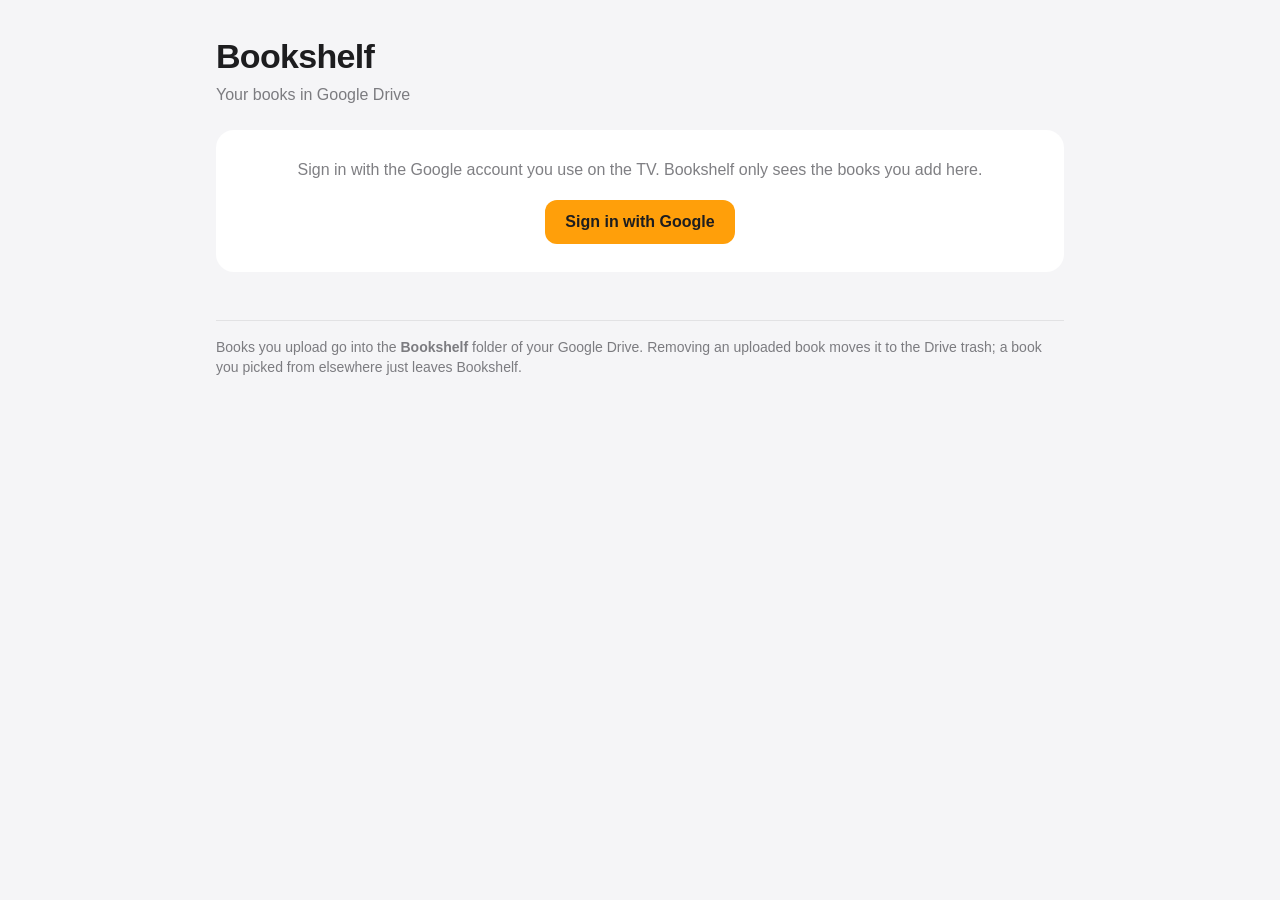
==== drive/index.html @ e080e70e "Update upload page" ====
<!DOCTYPE html>
<html lang="en">
<head>
    <meta charset="utf-8">
    <meta name="viewport" content="width=device-width, initial-scale=1">
    <meta name="color-scheme" content="dark light">
    <title>Bookshelf · Google Drive</title>
    <link rel="stylesheet" href="../style.css">
    <link rel="stylesheet" href="drive.css">
    <script src="config.js"></script>
    <script src="../tv/vendor/fflate.js"></script>
    <script src="../tv/js/drive-api.js"></script>
    <script src="../tv/js/bookmeta.js"></script>
    <script src="app.js" defer></script>
</head>
<body>
    <main>
        <header>
            <div>
                <h1>Bookshelf</h1>
                <p id="sub" class="sub">Your books in Google Drive</p>
            </div>
            <span id="count" class="count"></span>
        </header>

        <section id="signedOut" class="signin">
            <p>Sign in with the Google account you use on the TV. Bookshelf only sees the books you add here.</p>
            <button id="signIn" class="primary" type="button">Sign in with Google</button>
            <p id="setup" class="note" hidden></p>
        </section>

        <section id="signedIn" hidden>
            <div class="account"><span id="who"></span><button id="signOut" class="link" type="button">Sign out</button></div>

            <label id="drop" class="drop">
                <input id="pick" type="file" accept=".pdf,.epub,application/pdf,application/epub+zip" multiple>
                <svg viewBox="0 0 24 24" aria-hidden="true"><path d="M12 15V3m0 0L7.5 7.5M12 3l4.5 4.5M4 15v3a3 3 0 0 0 3 3h10a3 3 0 0 0 3-3v-3"/></svg>
                <strong>Add PDFs or EPUBs</strong>
                <span>Drop files here, or tap to choose</span>
            </label>
            <button id="fromDrive" class="secondary" type="button">Pick books already in Google Drive</button>

            <ul id="queue" class="queue"></ul>

            <section>
                <h2>Books</h2>
                <p id="empty" class="empty" hidden>No books yet. Anything you add shows up on the TV a few seconds later.</p>
                <ul id="books" class="books"></ul>
            </section>
        </section>

        <footer>Books you upload go into the <b>Bookshelf</b> folder of your Google Drive. Removing an uploaded book moves it to the Drive trash; a book you picked from elsewhere just leaves Bookshelf.</footer>
    </main>
</body>
</html>
---- style.css ----
:root {
    --bg: #111113;
    --card: #1c1c1f;
    --line: rgba(255, 255, 255, 0.09);
    --text: #f5f5f7;
    --text-2: rgba(235, 235, 245, 0.62);
    --accent: #ff9f0a;
    --bad: #ff453a;
    --ok: #30d158;
}
@media (prefers-color-scheme: light) {
    :root { --bg: #f5f5f7; --card: #ffffff; --line: rgba(0, 0, 0, 0.08); --text: #1d1d1f; --text-2: rgba(60, 60, 67, 0.66); }
}
* { box-sizing: border-box; }
html { -webkit-text-size-adjust: 100%; }
body { margin: 0; background: var(--bg); color: var(--text); font: 16px/1.45 -apple-system, BlinkMacSystemFont, 'Segoe UI', Roboto, sans-serif; }
main { max-width: 880px; margin: 0 auto; padding: 32px 16px 64px; }

header { display: flex; align-items: flex-end; justify-content: space-between; gap: 16px; margin-bottom: 24px; }
h1 { margin: 0; font-size: 34px; letter-spacing: -0.02em; }
.sub { margin: 2px 0 0; color: var(--text-2); }
.count { color: var(--text-2); white-space: nowrap; }
h2 { margin: 36px 0 12px; font-size: 20px; }

.drop { display: flex; flex-direction: column; align-items: center; gap: 4px; padding: 36px 16px; border: 2px dashed var(--line); border-radius: 18px;
    background: var(--card); text-align: center; cursor: pointer; transition: border-color 0.15s, background-color 0.15s; }
.drop:hover, .drop.over { border-color: var(--accent); }
.drop input { position: absolute; width: 1px; height: 1px; opacity: 0; }
.drop svg { width: 36px; height: 36px; margin-bottom: 8px; fill: none; stroke: var(--accent); stroke-width: 1.8; stroke-linecap: round; stroke-linejoin: round; }
.drop strong { font-size: 18px; }
.drop span { color: var(--text-2); }

.queue { list-style: none; margin: 12px 0 0; padding: 0; }
.queue li { display: grid; grid-template-columns: 1fr auto; gap: 4px 12px; padding: 10px 14px; border-radius: 12px; background: var(--card); margin-top: 8px; }
.queue .name { overflow: hidden; text-overflow: ellipsis; white-space: nowrap; }
.queue .state { color: var(--text-2); font-variant-numeric: tabular-nums; }
.queue .state.bad { color: var(--bad); }
.queue .state.ok { color: var(--ok); }
.queue .bar { grid-column: 1 / -1; height: 4px; border-radius: 2px; background: var(--line); overflow: hidden; }
.queue .bar i { display: block; height: 100%; width: 0; background: var(--accent); transition: width 0.15s linear; }

.empty { color: var(--text-2); }
.books { list-style: none; margin: 0; padding: 0; display: grid; grid-template-columns: repeat(auto-fill, minmax(150px, 1fr)); gap: 20px 16px; }
.book { min-width: 0; display: flex; flex-direction: column; }
.book .actions { margin-top: auto; padding-top: 6px; }
.cover { position: relative; padding-bottom: 145%; border-radius: 10px; overflow: hidden; background: var(--card); box-shadow: 0 4px 14px rgba(0, 0, 0, 0.25); }
.cover img { position: absolute; inset: 0; width: 100%; height: 100%; object-fit: cover; }
.cover .gen { position: absolute; inset: 0; display: flex; flex-direction: column; justify-content: space-between; padding: 14px 12px; color: #fff; font: 600 16px/1.2 Georgia, serif; }
.cover .gen small { font: 400 12px/1.3 -apple-system, sans-serif; opacity: 0.75; }
.cover .bar { position: absolute; left: 8px; right: 8px; bottom: 8px; height: 4px; border-radius: 2px; background: rgba(0, 0, 0, 0.45); overflow: hidden; }
.cover .bar i { display: block; height: 100%; background: #fff; }
.title { margin-top: 8px; font-weight: 600; line-height: 1.3; overflow: hidden; display: -webkit-box; -webkit-line-clamp: 2; -webkit-box-orient: vertical; word-break: break-word; }
.meta { color: var(--text-2); font-size: 14px; white-space: nowrap; overflow: hidden; text-overflow: ellipsis; }
.actions { display: flex; gap: 6px; margin-top: 6px; }
.actions button { flex: 1; min-height: 34px; padding: 6px 8px; border: 0; border-radius: 9px; background: var(--card); color: var(--text); font: inherit; font-size: 14px; cursor: pointer; }
.actions button:hover { background: var(--line); }
.actions button.danger { color: var(--bad); }
.actions button.confirm { background: var(--bad); color: #fff; }
.edit { display: flex; flex-direction: column; gap: 6px; margin-top: 8px; }
.edit input { width: 100%; padding: 8px 10px; border: 1px solid var(--line); border-radius: 9px; background: var(--card); color: var(--text); font: inherit; font-size: 14px; }

footer { margin-top: 48px; padding-top: 16px; border-top: 1px solid var(--line); color: var(--text-2); font-size: 14px; }
footer code { color: var(--text); }
---- drive/drive.css ----
[hidden] { display: none !important; }
.signin { padding: 28px 20px; border-radius: 18px; background: var(--card); text-align: center; }
.signin p { color: var(--text-2); margin: 0 0 18px; }
.signin .note { margin: 18px 0 0; color: var(--bad); }
button.primary, button.secondary { min-height: 44px; padding: 10px 20px; border: 0; border-radius: 12px; font: inherit; font-weight: 600; cursor: pointer; }
button.primary { background: var(--accent); color: #1d1d1f; }
button.secondary { display: block; width: 100%; margin-top: 12px; background: var(--card); color: var(--text); }
button.secondary:hover { background: var(--line); }
button.link { margin-left: 12px; padding: 0; border: 0; background: none; color: var(--accent); font: inherit; cursor: pointer; }
.account { margin-bottom: 16px; color: var(--text-2); }
.account span { color: var(--text); font-weight: 600; }
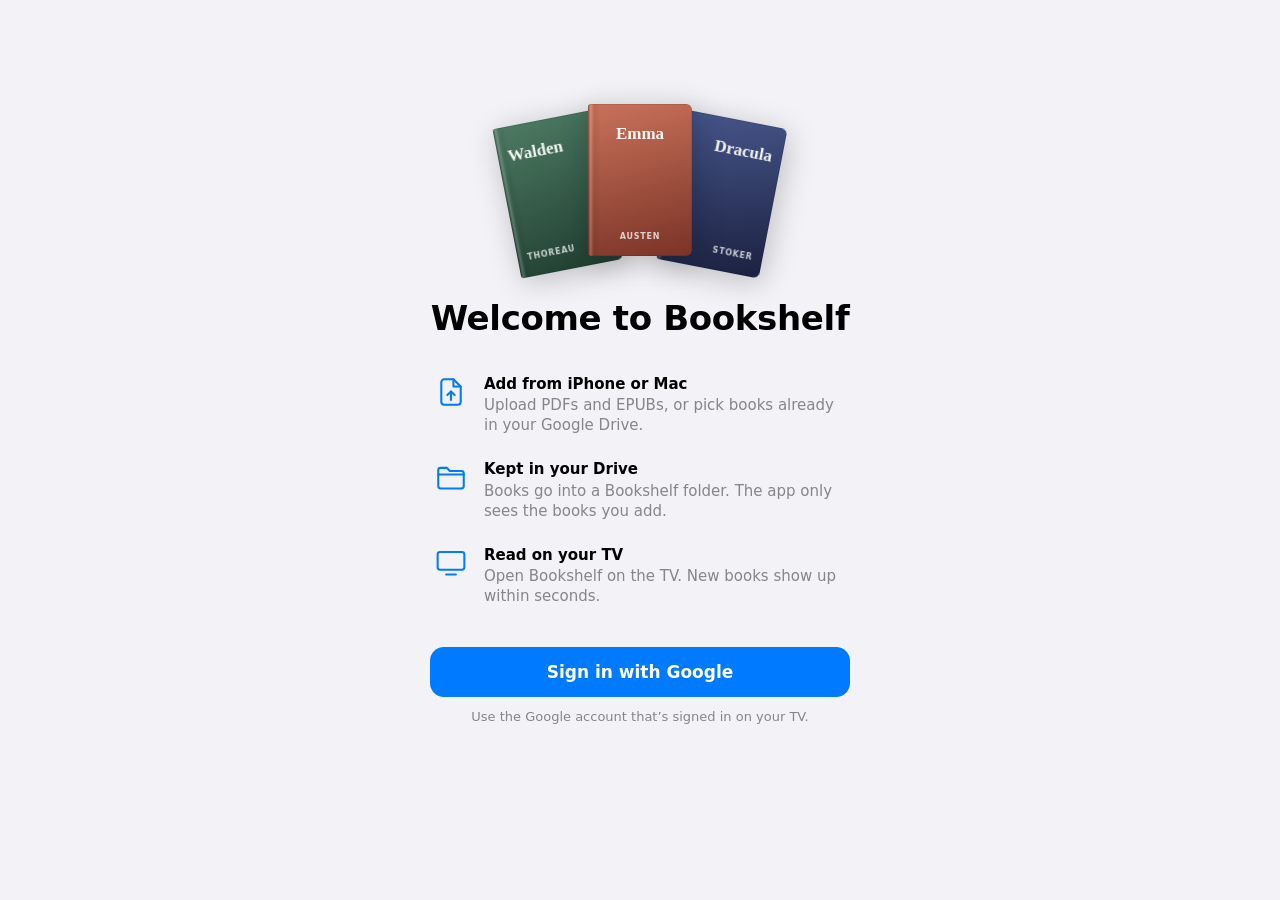
==== commit 3f61c7ed: "Update upload page" ====
--- a/drive/index.html
+++ b/drive/index.html
@@ -2,54 +2,117 @@
 <html lang="en">
 <head>
     <meta charset="utf-8">
-    <meta name="viewport" content="width=device-width, initial-scale=1">
-    <meta name="color-scheme" content="dark light">
-    <title>Bookshelf · Google Drive</title>
-    <link rel="stylesheet" href="../style.css">
-    <link rel="stylesheet" href="drive.css">
-    <script src="config.js"></script>
-    <script src="../tv/vendor/fflate.js"></script>
-    <script src="../tv/js/drive-api.js"></script>
-    <script src="../tv/js/bookmeta.js"></script>
-    <script src="app.js" defer></script>
+    <meta name="viewport" content="width=device-width, initial-scale=1, viewport-fit=cover">
+    <meta name="color-scheme" content="light dark">
+    <meta name="theme-color" content="#f2f2f7" media="(prefers-color-scheme: light)">
+    <meta name="theme-color" content="#000000" media="(prefers-color-scheme: dark)">
+    <meta name="apple-mobile-web-app-title" content="Bookshelf">
+    <title>Bookshelf</title>
+    <link rel="icon" href="icon.png">
+    <link rel="apple-touch-icon" href="icon.png">
+    <link rel="stylesheet" href="drive.css?v=32fb173">
+    <script src="config.js?v=32fb173"></script>
+    <script src="../tv/vendor/fflate.js?v=32fb173"></script>
+    <script src="../tv/js/drive-api.js?v=32fb173"></script>
+    <script src="../tv/js/bookmeta.js?v=32fb173"></script>
+    <script src="app.js?v=32fb173" defer></script>
 </head>
 <body>
+    <div id="navbar" class="navbar" aria-hidden="true"><span>Bookshelf</span></div>
+
     <main>
-        <header>
-            <div>
-                <h1>Bookshelf</h1>
-                <p id="sub" class="sub">Your books in Google Drive</p>
+        <div id="loading" class="loading" hidden>
+            <svg class="spinner" viewBox="0 0 24 24" aria-label="Loading"><g stroke-width="2.2" stroke-linecap="round"><line x1="12" y1="2.5" x2="12" y2="6.5"/><line x1="12" y1="2.5" x2="12" y2="6.5" transform="rotate(45 12 12)"/><line x1="12" y1="2.5" x2="12" y2="6.5" transform="rotate(90 12 12)"/><line x1="12" y1="2.5" x2="12" y2="6.5" transform="rotate(135 12 12)"/><line x1="12" y1="2.5" x2="12" y2="6.5" transform="rotate(180 12 12)"/><line x1="12" y1="2.5" x2="12" y2="6.5" transform="rotate(225 12 12)"/><line x1="12" y1="2.5" x2="12" y2="6.5" transform="rotate(270 12 12)"/><line x1="12" y1="2.5" x2="12" y2="6.5" transform="rotate(315 12 12)"/></g></svg>
+        </div>
+
+        <section id="signedOut" class="welcome">
+            <div class="fan" aria-hidden="true">
+                <span class="tome t1"><b>Walden</b><small>Thoreau</small></span>
+                <span class="tome t2"><b>Emma</b><small>Austen</small></span>
+                <span class="tome t3"><b>Dracula</b><small>Stoker</small></span>
             </div>
-            <span id="count" class="count"></span>
-        </header>
-
-        <section id="signedOut" class="signin">
-            <p>Sign in with the Google account you use on the TV. Bookshelf only sees the books you add here.</p>
+            <h1>Welcome to Bookshelf</h1>
+            <ul class="features">
+                <li>
+                    <svg viewBox="0 0 28 28" aria-hidden="true"><path d="M16 3.5H8.5a2.5 2.5 0 0 0-2.5 2.5v16a2.5 2.5 0 0 0 2.5 2.5h11a2.5 2.5 0 0 0 2.5-2.5V9.5z"/><path d="M16 3.5v6h6M14 20.5v-7m0 0-3 3m3-3 3 3"/></svg>
+                    <div><strong>Add from iPhone or Mac</strong><span>Upload PDFs and EPUBs, or pick books already in your Google Drive.</span></div>
+                </li>
+                <li>
+                    <svg viewBox="0 0 28 28" aria-hidden="true"><path d="M3.5 8.5a2 2 0 0 1 2-2h5.2l2.3 2.5h9.5a2 2 0 0 1 2 2v10.5a2 2 0 0 1-2 2h-17a2 2 0 0 1-2-2z"/><path d="M3.5 12h21"/></svg>
+                    <div><strong>Kept in your Drive</strong><span>Books go into a Bookshelf folder. The app only sees the books you add.</span></div>
+                </li>
+                <li>
+                    <svg viewBox="0 0 28 28" aria-hidden="true"><rect x="3" y="5" width="22" height="14.5" rx="2"/><path d="M10 23.5h8"/></svg>
+                    <div><strong>Read on your TV</strong><span>Open Bookshelf on the TV. New books show up within seconds.</span></div>
+                </li>
+            </ul>
             <button id="signIn" class="primary" type="button">Sign in with Google</button>
-            <p id="setup" class="note" hidden></p>
+            <p class="fine">Use the Google account that’s signed in on your TV.</p>
+            <p id="setup" class="alert" role="alert" hidden></p>
         </section>
 
         <section id="signedIn" hidden>
-            <div class="account"><span id="who"></span><button id="signOut" class="link" type="button">Sign out</button></div>
+            <header class="title-row">
+                <h1 id="title">Bookshelf</h1>
+                <button id="avatar" class="avatar" type="button" aria-label="Account"></button>
+            </header>
 
-            <label id="drop" class="drop">
-                <input id="pick" type="file" accept=".pdf,.epub,application/pdf,application/epub+zip" multiple>
-                <svg viewBox="0 0 24 24" aria-hidden="true"><path d="M12 15V3m0 0L7.5 7.5M12 3l4.5 4.5M4 15v3a3 3 0 0 0 3 3h10a3 3 0 0 0 3-3v-3"/></svg>
-                <strong>Add PDFs or EPUBs</strong>
-                <span>Drop files here, or tap to choose</span>
-            </label>
-            <button id="fromDrive" class="secondary" type="button">Pick books already in Google Drive</button>
+            <div class="group add">
+                <label id="drop" class="row">
+                    <input id="pick" type="file" accept=".pdf,.epub,application/pdf,application/epub+zip" multiple>
+                    <span class="tile blue"><svg viewBox="0 0 28 28" aria-hidden="true"><path d="M14 19V6m0 0-5 5m5-5 5 5M6 18v2.5A2.5 2.5 0 0 0 8.5 23h11a2.5 2.5 0 0 0 2.5-2.5V18"/></svg></span>
+                    <span class="text"><strong>Add PDFs or EPUBs</strong><span class="hint-touch">Choose from Files or Photos</span><span class="hint-mouse">Choose files, or drop them anywhere here</span></span>
+                    <svg class="chev" viewBox="0 0 8 14" aria-hidden="true"><path d="m1.5 1.5 5 5.5-5 5.5"/></svg>
+                </label>
+                <button id="fromDrive" class="row" type="button">
+                    <span class="tile green"><svg viewBox="0 0 28 28" aria-hidden="true"><path d="M3.5 8.5a2 2 0 0 1 2-2h5.2l2.3 2.5h9.5a2 2 0 0 1 2 2v10.5a2 2 0 0 1-2 2h-17a2 2 0 0 1-2-2z"/><path d="M3.5 12h21"/></svg></span>
+                    <span class="text"><strong>Choose from Google Drive</strong><span>Books already in your Drive</span></span>
+                    <svg class="chev" viewBox="0 0 8 14" aria-hidden="true"><path d="m1.5 1.5 5 5.5-5 5.5"/></svg>
+                </button>
+            </div>
 
-            <ul id="queue" class="queue"></ul>
+            <ul id="queue" class="group queue" aria-live="polite"></ul>
 
-            <section>
-                <h2>Books</h2>
-                <p id="empty" class="empty" hidden>No books yet. Anything you add shows up on the TV a few seconds later.</p>
+            <section class="library">
+                <div class="section-head"><h2>Library</h2><span id="count" class="count"></span></div>
+                <div id="empty" class="empty" hidden>
+                    <svg viewBox="0 0 56 56" aria-hidden="true"><path d="M8 12.5c6-2.5 13-2.5 20 2 7-4.5 14-4.5 20-2v31c-6-2.5-13-2.5-20 2-7-4.5-14-4.5-20-2zM28 14.5v31"/></svg>
+                    <strong>No Books Yet</strong>
+                    <span>Books you add here show up on your TV a few seconds later.</span>
+                </div>
                 <ul id="books" class="books"></ul>
             </section>
+
+            <footer>Uploaded books go into the <b>Bookshelf</b> folder of your Google Drive. Removing one moves it to the Drive trash. A book you picked from elsewhere in Drive just leaves Bookshelf.</footer>
         </section>
+    </main>
 
-        <footer>Books you upload go into the <b>Bookshelf</b> folder of your Google Drive. Removing an uploaded book moves it to the Drive trash; a book you picked from elsewhere just leaves Bookshelf.</footer>
-    </main>
+    <dialog id="sheet" class="sheet" tabindex="-1">
+        <div class="sheet-group">
+            <div id="sheetHead" class="sheet-head"></div>
+            <div id="sheetActions" class="sheet-actions"></div>
+        </div>
+        <button class="sheet-cancel" type="button" data-close>Cancel</button>
+    </dialog>
+
+    <dialog id="account" class="sheet" tabindex="-1">
+        <div class="sheet-group">
+            <div class="sheet-head"><span id="avatarBig" class="avatar big"></span><strong>Google Account</strong><span id="who"></span></div>
+            <div class="sheet-actions"><button id="signOut" class="danger" type="button">Sign Out</button></div>
+        </div>
+        <button class="sheet-cancel" type="button" data-close>Cancel</button>
+    </dialog>
+
+    <dialog id="editor" class="modal">
+        <form id="editForm">
+            <div class="modal-bar"><button class="plain" type="button" data-close>Cancel</button><strong>Edit Details</strong><button class="plain bold" type="submit">Save</button></div>
+            <div class="fields">
+                <label><span>Title</span><input name="title" autocomplete="off" spellcheck="false" autofocus></label>
+                <label><span>Author</span><input name="author" autocomplete="off" spellcheck="false" placeholder="Unknown"></label>
+            </div>
+        </form>
+    </dialog>
+
+    <div id="dropzone" class="dropzone" hidden><div><svg viewBox="0 0 28 28" aria-hidden="true"><path d="M14 19V6m0 0-5 5m5-5 5 5M6 18v2.5A2.5 2.5 0 0 0 8.5 23h11a2.5 2.5 0 0 0 2.5-2.5V18"/></svg><strong>Drop to Add to Bookshelf</strong></div></div>
 </body>
 </html>
--- a/drive/drive.css
+++ b/drive/drive.css
@@ -1,11 +1,358 @@
+/* Bookshelf upload page — iOS / macOS look: system font, grouped lists,
+   action sheets, Apple's system colors in light and dark. */
+
+:root {
+    --bg: #f2f2f7;
+    --card: #ffffff;
+    --raised: #f2f2f7;
+    --field: #ffffff;
+    --label: #000000;
+    --label-2: rgba(60, 60, 67, 0.6);
+    --label-3: rgba(60, 60, 67, 0.3);
+    --sep: rgba(60, 60, 67, 0.29);
+    --fill: rgba(118, 118, 128, 0.08);
+    --fill-2: rgba(118, 118, 128, 0.16);
+    --blue: #007aff;
+    --green: #34c759;
+    --red: #ff3b30;
+    --ring: rgba(0, 122, 255, 0.5);
+    --bar: rgba(249, 249, 249, 0.78);
+    --sheet: rgba(249, 249, 249, 0.94);
+    --sheet-solid: #ffffff;
+    --alert: rgba(255, 59, 48, 0.1);
+    --veil: rgba(242, 242, 247, 0.72);
+    --book-shadow: 0 1px 2px rgba(0, 0, 0, 0.1), 0 12px 24px -10px rgba(0, 0, 0, 0.35);
+    --book-edge: rgba(0, 0, 0, 0.1);
+    color-scheme: light dark;
+}
+@media (prefers-color-scheme: dark) {
+    :root {
+        --bg: #000000;
+        --card: #1c1c1e;
+        --raised: #1c1c1e;
+        --field: #2c2c2e;
+        --label: #ffffff;
+        --label-2: rgba(235, 235, 245, 0.6);
+        --label-3: rgba(235, 235, 245, 0.3);
+        --sep: rgba(84, 84, 88, 0.65);
+        --fill: rgba(118, 118, 128, 0.16);
+        --fill-2: rgba(118, 118, 128, 0.32);
+        --blue: #0a84ff;
+        --green: #30d158;
+        --red: #ff453a;
+        --ring: rgba(10, 132, 255, 0.6);
+        --bar: rgba(22, 22, 23, 0.8);
+        --sheet: rgba(44, 44, 46, 0.94);
+        --sheet-solid: #2c2c2e;
+        --alert: rgba(255, 69, 58, 0.16);
+        --veil: rgba(0, 0, 0, 0.72);
+        --book-shadow: 0 1px 2px rgba(0, 0, 0, 0.6), 0 14px 28px -10px rgba(0, 0, 0, 0.9);
+        --book-edge: rgba(255, 255, 255, 0.12);
+    }
+}
+
 [hidden] { display: none !important; }
-.signin { padding: 28px 20px; border-radius: 18px; background: var(--card); text-align: center; }
-.signin p { color: var(--text-2); margin: 0 0 18px; }
-.signin .note { margin: 18px 0 0; color: var(--bad); }
-button.primary, button.secondary { min-height: 44px; padding: 10px 20px; border: 0; border-radius: 12px; font: inherit; font-weight: 600; cursor: pointer; }
-button.primary { background: var(--accent); color: #1d1d1f; }
-button.secondary { display: block; width: 100%; margin-top: 12px; background: var(--card); color: var(--text); }
-button.secondary:hover { background: var(--line); }
-button.link { margin-left: 12px; padding: 0; border: 0; background: none; color: var(--accent); font: inherit; cursor: pointer; }
-.account { margin-bottom: 16px; color: var(--text-2); }
-.account span { color: var(--text); font-weight: 600; }
+* { box-sizing: border-box; }
+html { background: var(--bg); -webkit-text-size-adjust: 100%; }
+body {
+    margin: 0; background: var(--bg); color: var(--label);
+    font: 17px/1.3 -apple-system, BlinkMacSystemFont, 'SF Pro Text', 'Helvetica Neue', system-ui, sans-serif;
+    -webkit-font-smoothing: antialiased;
+}
+button, label { -webkit-tap-highlight-color: transparent; }
+button { font: inherit; color: inherit; }
+:focus-visible { outline: 3px solid var(--ring); outline-offset: 2px; }
+svg { display: block; }
+
+main {
+    max-width: 1000px; margin: 0 auto;
+    padding: calc(env(safe-area-inset-top) + 20px) max(16px, env(safe-area-inset-right)) calc(env(safe-area-inset-bottom) + 40px) max(16px, env(safe-area-inset-left));
+}
+h1 { margin: 0; font-size: 34px; font-weight: 700; line-height: 1.2; letter-spacing: -0.01em; }
+h2 { margin: 0; font-size: 22px; font-weight: 700; letter-spacing: -0.01em; }
+
+/* ---- Compact title that appears on scroll ---------------------------------- */
+
+.navbar {
+    position: fixed; z-index: 10; top: 0; left: 0; right: 0;
+    height: calc(44px + env(safe-area-inset-top)); padding-top: env(safe-area-inset-top);
+    display: flex; align-items: center; justify-content: center;
+    font-weight: 600; background: var(--bar); box-shadow: 0 0.5px 0 var(--sep);
+    -webkit-backdrop-filter: saturate(180%) blur(20px); backdrop-filter: saturate(180%) blur(20px);
+    opacity: 0; pointer-events: none; transition: opacity 0.2s;
+}
+.navbar.on { opacity: 1; }
+
+/* ---- Loading ---------------------------------------------------------------- */
+
+.loading { display: grid; place-items: center; min-height: 60vh; }
+.spinner { width: 30px; height: 30px; stroke: var(--label-2); animation: spin 0.8s steps(8) infinite; }
+.spinner line:nth-child(1) { opacity: 0.15; } .spinner line:nth-child(2) { opacity: 0.25; }
+.spinner line:nth-child(3) { opacity: 0.35; } .spinner line:nth-child(4) { opacity: 0.45; }
+.spinner line:nth-child(5) { opacity: 0.55; } .spinner line:nth-child(6) { opacity: 0.7; }
+.spinner line:nth-child(7) { opacity: 0.85; } .spinner line:nth-child(8) { opacity: 1; }
+@keyframes spin { to { transform: rotate(360deg); } }
+
+/* ---- Welcome (signed out) ----------------------------------------------------- */
+
+.welcome { max-width: 420px; margin: 0 auto; padding-top: 4vh; }
+.welcome h1 { text-align: center; }
+
+.fan { position: relative; height: 172px; margin-bottom: 28px; }
+.tome {
+    position: absolute; left: 50%; top: 6px; width: 104px; height: 152px; margin-left: -52px;
+    display: flex; flex-direction: column; justify-content: space-between; align-items: center;
+    padding: 20px 10px 14px; overflow: hidden; border-radius: 3px 6px 6px 3px; color: rgba(255, 255, 255, 0.94); text-align: center;
+    box-shadow: 3px 5px 30px rgba(0, 0, 0, 0.22), inset 0 0 0 0.5px var(--book-edge);
+    transform: var(--to); animation: fan 0.9s cubic-bezier(0.2, 0.8, 0.2, 1) 0.1s both;
+}
+.tome b { font: 600 17px/1.15 ui-serif, 'New York', 'Iowan Old Style', Georgia, serif; }
+.tome small { font-size: 8px; font-weight: 600; letter-spacing: 0.1em; text-transform: uppercase; opacity: 0.8; }
+.tome::after, .cover::after {
+    content: ''; position: absolute; inset: 0; pointer-events: none; border-radius: inherit;
+    background: linear-gradient(90deg, rgba(0, 0, 0, 0.22) 0, rgba(255, 255, 255, 0.2) 2.5%, rgba(255, 255, 255, 0) 5%, rgba(0, 0, 0, 0.06) 7%, rgba(0, 0, 0, 0) 12%);
+    box-shadow: inset 0 0 0 0.5px var(--book-edge);
+}
+/* The middle book covers the inner edge of the outer two, so their text keeps to the outside. */
+.t1 { --to: translate(-82px, 14px) rotate(-11deg); align-items: flex-start; text-align: left; background: linear-gradient(165deg, #4d7a62, #1f3d30); }
+.t2 { --to: none; z-index: 1; background: linear-gradient(165deg, #c9725a, #7a3326); }
+.t3 { --to: translate(82px, 14px) rotate(11deg); align-items: flex-end; text-align: right; background: linear-gradient(165deg, #46558a, #1b2140); }
+@keyframes fan { from { opacity: 0; transform: translateY(18px) scale(0.94); } }
+
+.features { list-style: none; margin: 36px 0 40px; padding: 0 4px; }
+.features li { display: grid; grid-template-columns: 34px 1fr; gap: 16px; align-items: start; }
+.features li + li { margin-top: 24px; }
+.features svg { width: 34px; height: 34px; fill: none; stroke: var(--blue); stroke-width: 1.7; stroke-linecap: round; stroke-linejoin: round; }
+.features strong { display: block; font-size: 15px; font-weight: 600; }
+.features span { display: block; margin-top: 2px; color: var(--label-2); font-size: 15px; line-height: 1.33; }
+
+button.primary {
+    display: block; width: 100%; min-height: 50px; padding: 14px 20px; border: 0; border-radius: 14px;
+    background: var(--blue); color: #fff; font-weight: 600; cursor: pointer; transition: opacity 0.15s, transform 0.15s;
+}
+button.primary:active { opacity: 0.75; transform: scale(0.985); }
+button.primary:disabled { opacity: 0.55; cursor: default; transform: none; }
+.fine { margin: 12px 0 0; color: var(--label-2); font-size: 13px; text-align: center; }
+.alert {
+    position: relative; margin: 20px 0 0; padding: 12px 14px 12px 44px; border-radius: 12px;
+    background: var(--alert); font-size: 15px; line-height: 1.35;
+}
+.alert::before {
+    content: '!'; position: absolute; left: 14px; top: 12px; width: 20px; height: 20px; border-radius: 50%;
+    background: var(--red); color: #fff; font-size: 14px; font-weight: 700; line-height: 20px; text-align: center;
+}
+
+/* ---- Signed in ------------------------------------------------------------------ */
+
+.title-row { display: flex; align-items: center; justify-content: space-between; gap: 12px; margin: 4px 0 20px; }
+.avatar {
+    flex: none; display: grid; place-items: center; width: 36px; height: 36px; padding: 0; border: 0; border-radius: 50%;
+    background: linear-gradient(180deg, #a6adba, #848a96); color: #fff; font-size: 15px; font-weight: 600; cursor: pointer;
+}
+.avatar:active { opacity: 0.75; }
+.avatar.big { width: 64px; height: 64px; margin: 4px auto 10px; font-size: 26px; cursor: default; }
+
+/* Inset grouped list, as in Settings. */
+.group { margin: 0; padding: 0; list-style: none; border-radius: 14px; background: var(--card); overflow: hidden; }
+.row {
+    position: relative; display: flex; align-items: center; gap: 14px; width: 100%; min-height: 64px; margin: 0; padding: 10px 16px;
+    border: 0; background: none; text-align: left; cursor: pointer; user-select: none; -webkit-user-select: none; transition: background-color 0.15s;
+}
+.row + .row::before, .queue li + li::before {
+    content: ''; position: absolute; top: 0; right: 0; left: 66px; height: 1px; background: var(--sep); transform: scaleY(0.5); transform-origin: top;
+}
+.row:active { background: var(--fill-2); }
+.row:focus-visible { outline-offset: -3px; }
+.row input { position: absolute; width: 1px; height: 1px; opacity: 0; }
+.tile { flex: none; display: grid; place-items: center; width: 36px; height: 36px; border-radius: 9px; color: #fff; }
+.tile.blue { background: var(--blue); }
+.tile.green { background: var(--green); }
+.tile svg { width: 22px; height: 22px; fill: none; stroke: currentColor; stroke-width: 2.1; stroke-linecap: round; stroke-linejoin: round; }
+#pick:focus-visible + .tile { box-shadow: 0 0 0 3px var(--ring); }
+.row .text { flex: 1; min-width: 0; }
+.row strong { display: block; font-weight: 400; }
+.row .text > span { display: block; margin-top: 1px; color: var(--label-2); font-size: 13px; }
+.chev { flex: none; width: 8px; height: 14px; fill: none; stroke: var(--label-3); stroke-width: 2; stroke-linecap: round; stroke-linejoin: round; }
+.row .text > .hint-mouse { display: none; }
+@media (hover: hover) and (pointer: fine) {
+    .row .text > .hint-mouse { display: block; }
+    .row .text > .hint-touch { display: none; }
+    .row:hover { background: var(--fill); }
+    .row:active { background: var(--fill-2); }
+}
+
+/* Uploads in progress. */
+.queue { margin-top: 12px; }
+.queue:empty { display: none; }
+.queue li {
+    position: relative; display: grid; grid-template-columns: 36px 1fr auto; align-items: center; gap: 6px 14px; padding: 12px 16px;
+    transition: opacity 0.3s, transform 0.3s;
+}
+.queue li.gone { opacity: 0; transform: translateY(-4px); }
+.queue .kind {
+    grid-row: span 2; justify-self: center; display: grid; place-items: end center; width: 30px; height: 38px; padding-bottom: 5px;
+    border-radius: 4px 9px 4px 4px; background: #8e8e93; color: #fff; font-size: 8px; font-weight: 700; letter-spacing: 0.04em;
+}
+.queue .kind.pdf { background: linear-gradient(180deg, #ff6259, #e5352b); }
+.queue .kind.epub { background: linear-gradient(180deg, #ffa53d, #f27a0e); }
+.queue .name { min-width: 0; overflow: hidden; text-overflow: ellipsis; white-space: nowrap; font-size: 15px; }
+.queue .state { color: var(--label-2); font-size: 13px; font-variant-numeric: tabular-nums; white-space: nowrap; }
+.queue .state.ok { color: var(--green); }
+.queue .state.bad { grid-column: 2 / -1; color: var(--red); white-space: normal; }
+.queue .bar { grid-column: 2 / -1; height: 4px; border-radius: 2px; background: var(--fill-2); overflow: hidden; }
+.queue .bar i { display: block; width: 0; height: 100%; border-radius: 2px; background: var(--blue); transition: width 0.2s linear; }
+.queue li.ok .bar, .queue li.bad .bar { display: none; }
+.queue li.ok .kind, .queue li.bad .kind { grid-row: auto; }
+
+/* ---- Library ------------------------------------------------------------------- */
+
+.library { margin-top: 36px; }
+.section-head { display: flex; align-items: baseline; justify-content: space-between; gap: 12px; margin: 0 2px 16px; }
+.count { color: var(--label-2); font-size: 15px; }
+
+.books { list-style: none; margin: 0; padding: 0; display: grid; grid-template-columns: repeat(auto-fill, minmax(148px, 1fr)); gap: 26px 16px; }
+.book { min-width: 0; display: flex; flex-direction: column; transition: opacity 0.2s; }
+.book.busy { opacity: 0.35; pointer-events: none; }
+.books.intro .book { animation: rise 0.6s cubic-bezier(0.2, 0.8, 0.2, 1) both; animation-delay: calc(var(--i) * 40ms); }
+@keyframes rise { from { opacity: 0; transform: translateY(14px); } }
+
+.cover {
+    position: relative; display: block; width: 100%; aspect-ratio: 2 / 3; padding: 0; border: 0; border-radius: 3px 6px 6px 3px;
+    overflow: hidden; background: var(--fill-2); box-shadow: var(--book-shadow); cursor: pointer;
+    transition: transform 0.35s cubic-bezier(0.2, 0.8, 0.2, 1), box-shadow 0.35s;
+}
+.cover:active { transform: scale(0.97); }
+.cover img { position: absolute; inset: 0; width: 100%; height: 100%; object-fit: cover; animation: fade 0.3s ease both; }
+.cover .gen {
+    position: absolute; inset: 0; display: flex; flex-direction: column; align-items: center; padding: 22% 12px 12%; color: rgba(255, 255, 255, 0.95); text-align: center;
+    background: linear-gradient(165deg, hsl(var(--h), 34%, 44%), hsl(calc(var(--h) + 28), 40%, 21%));
+}
+.cover .gen b {
+    display: -webkit-box; -webkit-line-clamp: 5; -webkit-box-orient: vertical; overflow: hidden; word-break: break-word;
+    font: 600 18px/1.15 ui-serif, 'New York', 'Iowan Old Style', Georgia, serif;
+}
+.cover .gen i { width: 24px; height: 1px; margin: 12px 0; background: currentColor; opacity: 0.5; }
+.cover .gen small { margin-top: auto; font-size: 9px; font-weight: 600; letter-spacing: 0.1em; text-transform: uppercase; opacity: 0.8; }
+@media (hover: hover) and (pointer: fine) {
+    .cover:hover { transform: translateY(-4px); box-shadow: 0 1px 2px rgba(0, 0, 0, 0.1), 0 22px 34px -12px rgba(0, 0, 0, 0.45); }
+    .cover:active { transform: translateY(-2px) scale(0.98); }
+}
+
+.book .title {
+    margin-top: 12px; font-size: 15px; font-weight: 600; line-height: 1.25;
+    display: -webkit-box; -webkit-line-clamp: 2; -webkit-box-orient: vertical; overflow: hidden; word-break: break-word;
+}
+.book .author { margin-top: 2px; color: var(--label-2); font-size: 13px; white-space: nowrap; overflow: hidden; text-overflow: ellipsis; }
+.book .status { display: flex; align-items: center; justify-content: space-between; gap: 8px; margin-top: auto; padding-top: 4px; }
+.book .state { color: var(--label-2); font-size: 12px; font-variant-numeric: tabular-nums; }
+.book .state.new { color: var(--blue); font-size: 11px; font-weight: 700; letter-spacing: 0.06em; text-transform: uppercase; }
+.book .state.done::before { content: '✓ '; }
+.more {
+    flex: none; display: grid; place-items: center; width: 30px; height: 30px; margin-right: -6px; padding: 0; border: 0; border-radius: 50%;
+    background: none; color: var(--label-2); cursor: pointer;
+}
+.more svg { width: 18px; height: 18px; fill: currentColor; }
+.more:hover { background: var(--fill); }
+.more:active { background: var(--fill-2); }
+
+.empty { display: flex; flex-direction: column; align-items: center; padding: 44px 24px 24px; text-align: center; }
+.empty svg { width: 56px; height: 56px; margin-bottom: 14px; fill: none; stroke: var(--label-3); stroke-width: 2.2; stroke-linejoin: round; }
+.empty strong { font-size: 20px; font-weight: 700; }
+.empty span { max-width: 300px; margin-top: 6px; color: var(--label-2); font-size: 15px; line-height: 1.35; }
+
+footer { max-width: 520px; margin: 56px auto 0; padding: 0 12px; color: var(--label-2); font-size: 12px; line-height: 1.45; text-align: center; }
+footer b { color: var(--label); font-weight: 600; }
+
+/* ---- Drag and drop -------------------------------------------------------------- */
+
+.dropzone {
+    position: fixed; z-index: 30; inset: 0; padding: 14px; background: var(--veil);
+    -webkit-backdrop-filter: blur(12px); backdrop-filter: blur(12px); animation: fade 0.15s ease both; pointer-events: none;
+}
+.dropzone > div {
+    display: flex; flex-direction: column; align-items: center; justify-content: center; gap: 16px; height: 100%;
+    border: 3px solid var(--blue); border-radius: 24px; background: rgba(0, 122, 255, 0.08); color: var(--blue); font-size: 22px; font-weight: 600;
+}
+.dropzone svg { width: 72px; height: 72px; padding: 16px; border-radius: 50%; background: var(--blue); fill: none; stroke: #fff; stroke-width: 2.1; stroke-linecap: round; stroke-linejoin: round; }
+
+/* ---- Sheets and dialogs ---------------------------------------------------------- */
+
+dialog {
+    position: fixed; inset: 0; height: fit-content; max-width: none; max-height: none; margin: auto; padding: 0;
+    border: 0; background: none; color: var(--label); overflow: visible;
+}
+dialog:focus { outline: none; }
+dialog::backdrop { background: rgba(0, 0, 0, 0.3); animation: fade 0.3s ease both; }
+dialog.closing::backdrop { animation: fade 0.2s ease reverse both; }
+@keyframes fade { from { opacity: 0; } }
+
+/* Action sheet: slides up from the bottom on a phone. */
+.sheet { width: min(100% - 16px, 420px); margin-bottom: calc(env(safe-area-inset-bottom) + 8px); animation: up 0.4s cubic-bezier(0.2, 0.9, 0.25, 1) both; }
+.sheet.closing { animation: down 0.22s ease-in both; }
+@keyframes up { from { transform: translateY(110%); } }
+@keyframes down { to { transform: translateY(110%); } }
+.sheet-group, .sheet-cancel { border-radius: 14px; -webkit-backdrop-filter: saturate(180%) blur(30px); backdrop-filter: saturate(180%) blur(30px); }
+.sheet-group { overflow: hidden; background: var(--sheet); }
+.sheet-head { padding: 16px 20px 14px; color: var(--label-2); font-size: 13px; line-height: 1.35; text-align: center; }
+.sheet-head strong { display: block; font-weight: 600; }
+.sheet-head span { display: block; margin-top: 2px; overflow-wrap: anywhere; }
+.sheet-actions button, .sheet-cancel {
+    position: relative; display: block; width: 100%; min-height: 57px; padding: 12px 16px; border: 0;
+    background: none; color: var(--blue); font-size: 20px; cursor: pointer;
+}
+.sheet-actions button::before { content: ''; position: absolute; top: 0; left: 0; right: 0; height: 1px; background: var(--sep); transform: scaleY(0.5); transform-origin: top; }
+.sheet-actions button:active, .sheet-cancel:active { background: var(--fill-2); }
+.sheet-actions button:focus-visible, .sheet-cancel:focus-visible { outline-offset: -3px; }
+.sheet-actions .danger { color: var(--red); }
+.sheet-cancel { margin-top: 8px; background: var(--sheet-solid); font-weight: 600; }
+
+/* Form sheet for editing. */
+.modal {
+    width: min(100% - 24px, 440px); margin-top: max(10vh, calc(env(safe-area-inset-top) + 16px));
+    border-radius: 14px; background: var(--raised); box-shadow: 0 24px 70px rgba(0, 0, 0, 0.35); animation: pop 0.3s cubic-bezier(0.2, 0.9, 0.25, 1) both;
+}
+.modal.closing { animation: fade 0.18s ease reverse both; }
+@keyframes pop { from { opacity: 0; transform: scale(0.94); } }
+.modal-bar { display: grid; grid-template-columns: 1fr auto 1fr; align-items: center; min-height: 54px; padding: 0 6px; }
+.modal-bar strong { font-weight: 600; }
+button.plain { justify-self: start; padding: 8px 10px; border: 0; border-radius: 8px; background: none; color: var(--blue); cursor: pointer; }
+button.plain.bold { justify-self: end; font-weight: 600; }
+button.plain:active { opacity: 0.5; }
+.fields { margin: 4px 16px 20px; border-radius: 12px; background: var(--field); overflow: hidden; }
+.fields label { position: relative; display: flex; align-items: center; gap: 12px; min-height: 48px; padding: 0 16px; }
+.fields label + label::before { content: ''; position: absolute; top: 0; left: 16px; right: 0; height: 1px; background: var(--sep); transform: scaleY(0.5); transform-origin: top; }
+.fields span { flex: none; width: 60px; }
+.fields input {
+    flex: 1; min-width: 0; padding: 13px 0; border: 0; outline: 0; background: none; color: var(--label);
+    font: inherit; caret-color: var(--blue);
+}
+.fields input::placeholder { color: var(--label-3); }
+
+/* ---- Larger screens (Mac, iPad) ----------------------------------------------------- */
+
+@media (min-width: 700px) {
+    main { padding-left: 32px; padding-right: 32px; padding-top: 44px; }
+    h1 { font-size: 40px; }
+    .welcome { padding-top: 6vh; }
+    .welcome h1 { font-size: 34px; }
+    .title-row { margin-bottom: 24px; }
+    .avatar { width: 40px; height: 40px; font-size: 17px; }
+    /* The two ways to add become side-by-side cards. */
+    .add { display: grid; grid-template-columns: repeat(auto-fit, minmax(280px, 1fr)); gap: 16px; background: none; border-radius: 0; overflow: visible; }
+    .add .row { min-height: 84px; padding: 18px 20px; border-radius: 14px; background: var(--card); }
+    .add .row::before { display: none; }
+    .add .tile { width: 44px; height: 44px; border-radius: 11px; }
+    .add .tile svg { width: 26px; height: 26px; }
+    .books { grid-template-columns: repeat(auto-fill, minmax(156px, 1fr)); gap: 34px 26px; }
+    .sheet { width: 320px; margin-bottom: auto; animation-name: pop; }
+    .sheet.closing { animation: fade 0.18s ease reverse both; }
+    .sheet-actions button, .sheet-cancel { min-height: 48px; font-size: 17px; }
+}
+@media (min-width: 700px) and (hover: hover) and (pointer: fine) {
+    .add .row:hover { background: var(--card); box-shadow: 0 0 0 1px var(--fill-2), 0 6px 20px -8px rgba(0, 0, 0, 0.2); }
+    .add .row:active { opacity: 0.7; }
+}
+
+@media (prefers-reduced-motion: reduce) {
+    *, *::before, *::after, ::backdrop { animation-duration: 0.01ms !important; animation-delay: 0s !important; transition-duration: 0.01ms !important; }
+}
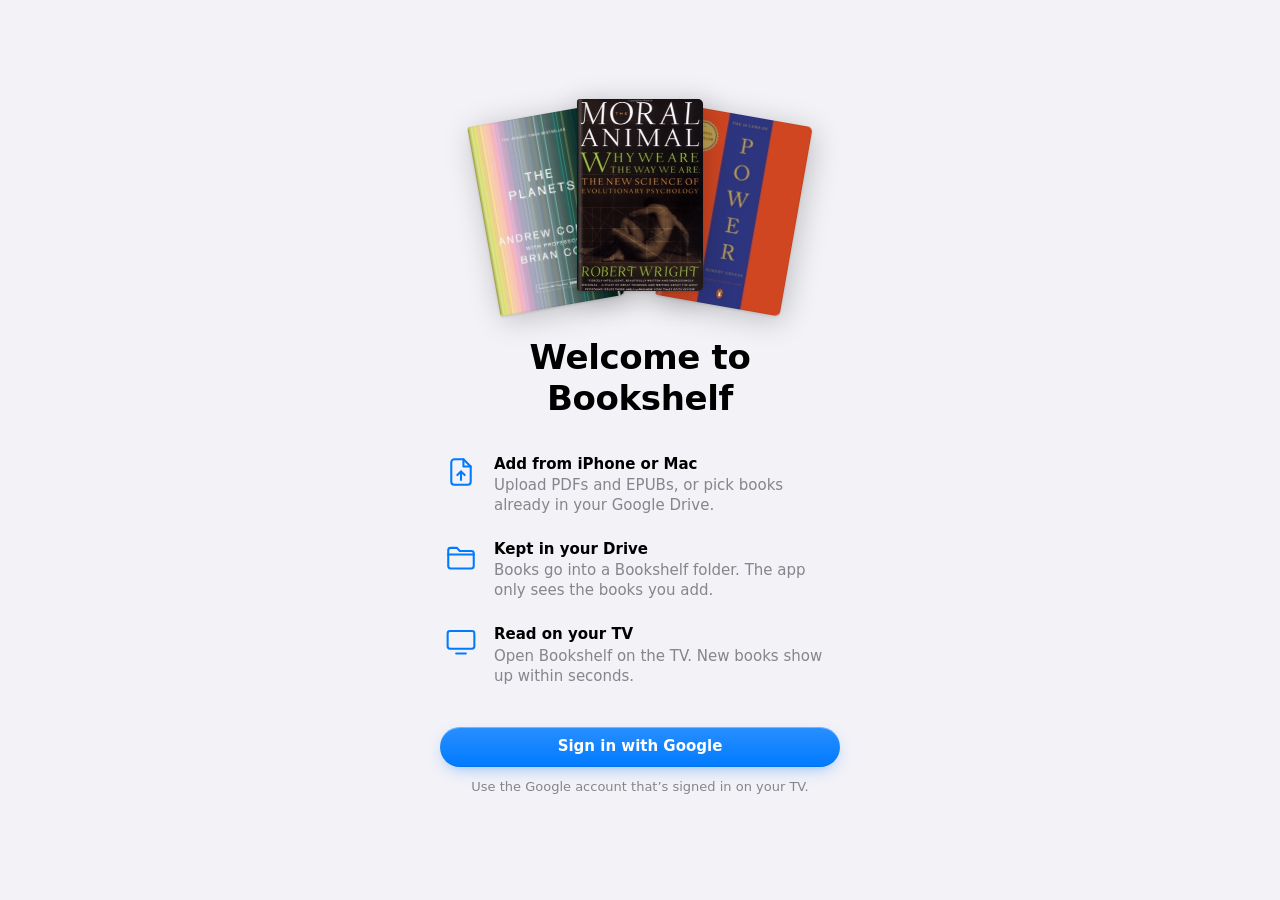
==== commit cc8b60b2: "Update upload page" ====
--- a/drive/index.html
+++ b/drive/index.html
@@ -10,12 +10,12 @@
     <title>Bookshelf</title>
     <link rel="icon" href="icon.png">
     <link rel="apple-touch-icon" href="icon.png">
-    <link rel="stylesheet" href="drive.css?v=32fb173">
-    <script src="config.js?v=32fb173"></script>
-    <script src="../tv/vendor/fflate.js?v=32fb173"></script>
-    <script src="../tv/js/drive-api.js?v=32fb173"></script>
-    <script src="../tv/js/bookmeta.js?v=32fb173"></script>
-    <script src="app.js?v=32fb173" defer></script>
+    <link rel="stylesheet" href="drive.css?v=71f3fc0">
+    <script src="config.js?v=71f3fc0"></script>
+    <script src="../tv/vendor/fflate.js?v=71f3fc0"></script>
+    <script src="../tv/js/drive-api.js?v=71f3fc0"></script>
+    <script src="../tv/js/bookmeta.js?v=71f3fc0"></script>
+    <script src="app.js?v=71f3fc0" defer></script>
 </head>
 <body>
     <div id="navbar" class="navbar" aria-hidden="true"><span>Bookshelf</span></div>
@@ -27,9 +27,9 @@
 
         <section id="signedOut" class="welcome">
             <div class="fan" aria-hidden="true">
-                <span class="tome t1"><b>Walden</b><small>Thoreau</small></span>
-                <span class="tome t2"><b>Emma</b><small>Austen</small></span>
-                <span class="tome t3"><b>Dracula</b><small>Stoker</small></span>
+                <span class="tome t1"><img src="covers/planets.jpg" alt=""></span>
+                <span class="tome t2"><img src="covers/moral-animal.jpg" alt=""></span>
+                <span class="tome t3"><img src="covers/power.jpg" alt=""></span>
             </div>
             <h1>Welcome to Bookshelf</h1>
             <ul class="features">
@@ -46,7 +46,7 @@
                     <div><strong>Read on your TV</strong><span>Open Bookshelf on the TV. New books show up within seconds.</span></div>
                 </li>
             </ul>
-            <button id="signIn" class="primary" type="button">Sign in with Google</button>
+            <button id="signIn" class="prominent" type="button">Sign in with Google</button>
             <p class="fine">Use the Google account that’s signed in on your TV.</p>
             <p id="setup" class="alert" role="alert" hidden></p>
         </section>
@@ -54,22 +54,21 @@
         <section id="signedIn" hidden>
             <header class="title-row">
                 <h1 id="title">Bookshelf</h1>
-                <button id="avatar" class="avatar" type="button" aria-label="Account"></button>
+                <div class="add">
+                    <label id="drop" class="row">
+                        <input id="pick" type="file" accept=".pdf,.epub,application/pdf,application/epub+zip" multiple>
+                        <span class="tile blue"><svg viewBox="0 0 28 28" aria-hidden="true"><path d="M14 19V6m0 0-5 5m5-5 5 5M6 18v2.5A2.5 2.5 0 0 0 8.5 23h11a2.5 2.5 0 0 0 2.5-2.5V18"/></svg></span>
+                        <span class="text"><strong><span class="long">Add PDFs or EPUBs</span><span class="short">Add Books</span></strong><span class="sub">Choose from Files or Photos</span></span>
+                        <svg class="chev" viewBox="0 0 8 14" aria-hidden="true"><path d="m1.5 1.5 5 5.5-5 5.5"/></svg>
+                    </label>
+                    <button id="fromDrive" class="row" type="button">
+                        <span class="tile green"><svg viewBox="0 0 28 28" aria-hidden="true"><path d="M3.5 8.5a2 2 0 0 1 2-2h5.2l2.3 2.5h9.5a2 2 0 0 1 2 2v10.5a2 2 0 0 1-2 2h-17a2 2 0 0 1-2-2z"/><path d="M3.5 12h21"/></svg></span>
+                        <span class="text"><strong><span class="long">Choose from Google Drive</span><span class="short">Google Drive</span></strong><span class="sub">Books already in your Drive</span></span>
+                        <svg class="chev" viewBox="0 0 8 14" aria-hidden="true"><path d="m1.5 1.5 5 5.5-5 5.5"/></svg>
+                    </button>
+                </div>
+                <button id="avatar" class="avatar" type="button" aria-label="Account" aria-haspopup="menu"></button>
             </header>
-
-            <div class="group add">
-                <label id="drop" class="row">
-                    <input id="pick" type="file" accept=".pdf,.epub,application/pdf,application/epub+zip" multiple>
-                    <span class="tile blue"><svg viewBox="0 0 28 28" aria-hidden="true"><path d="M14 19V6m0 0-5 5m5-5 5 5M6 18v2.5A2.5 2.5 0 0 0 8.5 23h11a2.5 2.5 0 0 0 2.5-2.5V18"/></svg></span>
-                    <span class="text"><strong>Add PDFs or EPUBs</strong><span class="hint-touch">Choose from Files or Photos</span><span class="hint-mouse">Choose files, or drop them anywhere here</span></span>
-                    <svg class="chev" viewBox="0 0 8 14" aria-hidden="true"><path d="m1.5 1.5 5 5.5-5 5.5"/></svg>
-                </label>
-                <button id="fromDrive" class="row" type="button">
-                    <span class="tile green"><svg viewBox="0 0 28 28" aria-hidden="true"><path d="M3.5 8.5a2 2 0 0 1 2-2h5.2l2.3 2.5h9.5a2 2 0 0 1 2 2v10.5a2 2 0 0 1-2 2h-17a2 2 0 0 1-2-2z"/><path d="M3.5 12h21"/></svg></span>
-                    <span class="text"><strong>Choose from Google Drive</strong><span>Books already in your Drive</span></span>
-                    <svg class="chev" viewBox="0 0 8 14" aria-hidden="true"><path d="m1.5 1.5 5 5.5-5 5.5"/></svg>
-                </button>
-            </div>
 
             <ul id="queue" class="group queue" aria-live="polite"></ul>
 
@@ -83,34 +82,39 @@
                 <ul id="books" class="books"></ul>
             </section>
 
-            <footer>Uploaded books go into the <b>Bookshelf</b> folder of your Google Drive. Removing one moves it to the Drive trash. A book you picked from elsewhere in Drive just leaves Bookshelf.</footer>
+            <footer>Uploaded books go into the <b>Bookshelf</b> folder of your Google Drive. Removing one moves it to the Drive trash. A book you picked from elsewhere in Drive just leaves Bookshelf.<span class="mac-only"> You can also drag books onto this page.</span></footer>
         </section>
     </main>
 
-    <dialog id="sheet" class="sheet" tabindex="-1">
-        <div class="sheet-group">
-            <div id="sheetHead" class="sheet-head"></div>
-            <div id="sheetActions" class="sheet-actions"></div>
-        </div>
-        <button class="sheet-cancel" type="button" data-close>Cancel</button>
-    </dialog>
+    <div id="menu" class="menu" role="menu" tabindex="-1" hidden></div>
 
-    <dialog id="account" class="sheet" tabindex="-1">
-        <div class="sheet-group">
-            <div class="sheet-head"><span id="avatarBig" class="avatar big"></span><strong>Google Account</strong><span id="who"></span></div>
-            <div class="sheet-actions"><button id="signOut" class="danger" type="button">Sign Out</button></div>
-        </div>
-        <button class="sheet-cancel" type="button" data-close>Cancel</button>
-    </dialog>
-
-    <dialog id="editor" class="modal">
+    <dialog id="editor" class="editor">
         <form id="editForm">
-            <div class="modal-bar"><button class="plain" type="button" data-close>Cancel</button><strong>Edit Details</strong><button class="plain bold" type="submit">Save</button></div>
+            <div class="ed-bar">
+                <button class="circle" type="button" data-close aria-label="Cancel"><svg viewBox="0 0 24 24" aria-hidden="true"><path d="M6.5 6.5l11 11M17.5 6.5l-11 11"/></svg></button>
+                <strong>Edit Details</strong>
+                <button class="circle tinted" type="submit" aria-label="Save"><svg viewBox="0 0 24 24" aria-hidden="true"><path d="M5 12.5l4.5 4.5L19 7.5"/></svg></button>
+            </div>
+            <strong class="ed-title">Edit Details</strong>
             <div class="fields">
                 <label><span>Title</span><input name="title" autocomplete="off" spellcheck="false" autofocus></label>
                 <label><span>Author</span><input name="author" autocomplete="off" spellcheck="false" placeholder="Unknown"></label>
             </div>
+            <div class="ed-buttons">
+                <button class="push" type="button" data-close>Cancel</button>
+                <button class="push default" type="submit">Save</button>
+            </div>
         </form>
+    </dialog>
+
+    <dialog id="alert" class="alert-box">
+        <img src="icon.png" alt="">
+        <strong id="alertTitle"></strong>
+        <p id="alertText"></p>
+        <div class="alert-buttons">
+            <button class="push default" type="button" data-close autofocus>Cancel</button>
+            <button id="alertOk" class="push danger" type="button">Remove</button>
+        </div>
     </dialog>
 
     <div id="dropzone" class="dropzone" hidden><div><svg viewBox="0 0 28 28" aria-hidden="true"><path d="M14 19V6m0 0-5 5m5-5 5 5M6 18v2.5A2.5 2.5 0 0 0 8.5 23h11a2.5 2.5 0 0 0 2.5-2.5V18"/></svg><strong>Drop to Add to Bookshelf</strong></div></div>
--- a/drive/drive.css
+++ b/drive/drive.css
@@ -1,26 +1,36 @@
-/* Bookshelf upload page — iOS / macOS look: system font, grouped lists,
-   action sheets, Apple's system colors in light and dark. */
+/* Bookshelf upload page — the look of iOS 26 and macOS 26: system font,
+   Liquid Glass menus and buttons, grouped lists, Apple's system colors.
+   A touch screen gets iPhone controls; a mouse or trackpad gets Mac ones
+   (menus with a blue highlight, push buttons, alerts, the arrow cursor). */
 
 :root {
     --bg: #f2f2f7;
     --card: #ffffff;
-    --raised: #f2f2f7;
-    --field: #ffffff;
     --label: #000000;
     --label-2: rgba(60, 60, 67, 0.6);
     --label-3: rgba(60, 60, 67, 0.3);
     --sep: rgba(60, 60, 67, 0.29);
-    --fill: rgba(118, 118, 128, 0.08);
-    --fill-2: rgba(118, 118, 128, 0.16);
+    --fill: rgba(120, 120, 128, 0.08);
+    --fill-2: rgba(120, 120, 128, 0.16);
     --blue: #007aff;
     --green: #34c759;
     --red: #ff3b30;
     --ring: rgba(0, 122, 255, 0.5);
-    --bar: rgba(249, 249, 249, 0.78);
-    --sheet: rgba(249, 249, 249, 0.94);
-    --sheet-solid: #ffffff;
+    --glass: rgba(255, 255, 255, 0.66);
+    --glass-hover: rgba(255, 255, 255, 0.85);
+    --menu: rgba(255, 255, 255, 0.82);
+    --rim: rgba(255, 255, 255, 0.9);
+    --rim-2: rgba(255, 255, 255, 0.4);
+    --edge: rgba(0, 0, 0, 0.08);
+    --glass-shadow: 0 10px 34px rgba(0, 0, 0, 0.12), 0 2px 6px rgba(0, 0, 0, 0.04);
+    --sheet: #f2f2f7;
+    --sheet-group: #ffffff;
+    --raised: #ffffff;
+    --field: #ffffff;
+    --push: #ffffff;
+    --edge-fade: rgba(242, 242, 247, 0.86);
+    --veil: rgba(242, 242, 247, 0.72);
     --alert: rgba(255, 59, 48, 0.1);
-    --veil: rgba(242, 242, 247, 0.72);
     --book-shadow: 0 1px 2px rgba(0, 0, 0, 0.1), 0 12px 24px -10px rgba(0, 0, 0, 0.35);
     --book-edge: rgba(0, 0, 0, 0.1);
     color-scheme: light dark;
@@ -29,23 +39,31 @@
     :root {
         --bg: #000000;
         --card: #1c1c1e;
-        --raised: #1c1c1e;
-        --field: #2c2c2e;
         --label: #ffffff;
         --label-2: rgba(235, 235, 245, 0.6);
         --label-3: rgba(235, 235, 245, 0.3);
         --sep: rgba(84, 84, 88, 0.65);
-        --fill: rgba(118, 118, 128, 0.16);
-        --fill-2: rgba(118, 118, 128, 0.32);
+        --fill: rgba(120, 120, 128, 0.16);
+        --fill-2: rgba(120, 120, 128, 0.28);
         --blue: #0a84ff;
         --green: #30d158;
         --red: #ff453a;
         --ring: rgba(10, 132, 255, 0.6);
-        --bar: rgba(22, 22, 23, 0.8);
-        --sheet: rgba(44, 44, 46, 0.94);
-        --sheet-solid: #2c2c2e;
+        --glass: rgba(40, 40, 42, 0.62);
+        --glass-hover: rgba(58, 58, 60, 0.75);
+        --menu: rgba(44, 44, 46, 0.8);
+        --rim: rgba(255, 255, 255, 0.24);
+        --rim-2: rgba(255, 255, 255, 0.07);
+        --edge: rgba(0, 0, 0, 0.55);
+        --glass-shadow: 0 12px 44px rgba(0, 0, 0, 0.6);
+        --sheet: #1c1c1e;
+        --sheet-group: #2c2c2e;
+        --raised: #2a2a2c;
+        --field: rgba(255, 255, 255, 0.07);
+        --push: rgba(255, 255, 255, 0.16);
+        --edge-fade: rgba(0, 0, 0, 0.8);
+        --veil: rgba(0, 0, 0, 0.72);
         --alert: rgba(255, 69, 58, 0.16);
-        --veil: rgba(0, 0, 0, 0.72);
         --book-shadow: 0 1px 2px rgba(0, 0, 0, 0.6), 0 14px 28px -10px rgba(0, 0, 0, 0.9);
         --book-edge: rgba(255, 255, 255, 0.12);
     }
@@ -63,6 +81,7 @@
 button { font: inherit; color: inherit; }
 :focus-visible { outline: 3px solid var(--ring); outline-offset: 2px; }
 svg { display: block; }
+.mac-only { display: none; }
 
 main {
     max-width: 1000px; margin: 0 auto;
@@ -71,15 +90,23 @@
 h1 { margin: 0; font-size: 34px; font-weight: 700; line-height: 1.2; letter-spacing: -0.01em; }
 h2 { margin: 0; font-size: 22px; font-weight: 700; letter-spacing: -0.01em; }
 
-/* ---- Compact title that appears on scroll ---------------------------------- */
+/* Liquid Glass: a blurred, tinted pane with a light rim along its edges. */
+.menu, .circle {
+    background: var(--glass);
+    -webkit-backdrop-filter: blur(22px) saturate(190%); backdrop-filter: blur(22px) saturate(190%);
+    box-shadow: inset 1px 1.5px 0 -0.5px var(--rim), inset -1px -1px 0 -0.5px var(--rim-2), 0 0 0 0.5px var(--edge), var(--glass-shadow);
+}
+
+/* ---- Title that moves to the top on scroll (the scroll edge effect) ------------ */
 
 .navbar {
     position: fixed; z-index: 10; top: 0; left: 0; right: 0;
-    height: calc(44px + env(safe-area-inset-top)); padding-top: env(safe-area-inset-top);
-    display: flex; align-items: center; justify-content: center;
-    font-weight: 600; background: var(--bar); box-shadow: 0 0.5px 0 var(--sep);
-    -webkit-backdrop-filter: saturate(180%) blur(20px); backdrop-filter: saturate(180%) blur(20px);
-    opacity: 0; pointer-events: none; transition: opacity 0.2s;
+    height: calc(58px + env(safe-area-inset-top)); padding: env(safe-area-inset-top) 0 8px;
+    display: flex; align-items: center; justify-content: center; font-weight: 600;
+    background: linear-gradient(var(--edge-fade), var(--edge-fade) 50%, transparent);
+    -webkit-backdrop-filter: blur(10px); backdrop-filter: blur(10px);
+    -webkit-mask-image: linear-gradient(#000 55%, transparent); mask-image: linear-gradient(#000 55%, transparent);
+    opacity: 0; pointer-events: none; transition: opacity 0.25s;
 }
 .navbar.on { opacity: 1; }
 
@@ -95,28 +122,25 @@
 
 /* ---- Welcome (signed out) ----------------------------------------------------- */
 
-.welcome { max-width: 420px; margin: 0 auto; padding-top: 4vh; }
+.welcome { max-width: 420px; margin: 0 auto; padding-top: 3vh; }
 .welcome h1 { text-align: center; }
 
-.fan { position: relative; height: 172px; margin-bottom: 28px; }
+.fan { position: relative; height: 222px; margin-bottom: 26px; }
 .tome {
-    position: absolute; left: 50%; top: 6px; width: 104px; height: 152px; margin-left: -52px;
-    display: flex; flex-direction: column; justify-content: space-between; align-items: center;
-    padding: 20px 10px 14px; overflow: hidden; border-radius: 3px 6px 6px 3px; color: rgba(255, 255, 255, 0.94); text-align: center;
-    box-shadow: 3px 5px 30px rgba(0, 0, 0, 0.22), inset 0 0 0 0.5px var(--book-edge);
+    position: absolute; left: 50%; top: 10px; width: 126px; height: 192px; margin-left: -63px; overflow: hidden;
+    border-radius: 3px 5px 5px 3px; background: var(--fill-2);
+    box-shadow: 3px 5px 30px rgba(0, 0, 0, 0.22), 0 1px 3px rgba(0, 0, 0, 0.12);
     transform: var(--to); animation: fan 0.9s cubic-bezier(0.2, 0.8, 0.2, 1) 0.1s both;
 }
-.tome b { font: 600 17px/1.15 ui-serif, 'New York', 'Iowan Old Style', Georgia, serif; }
-.tome small { font-size: 8px; font-weight: 600; letter-spacing: 0.1em; text-transform: uppercase; opacity: 0.8; }
+.tome img { display: block; width: 100%; height: 100%; object-fit: cover; }
 .tome::after, .cover::after {
     content: ''; position: absolute; inset: 0; pointer-events: none; border-radius: inherit;
     background: linear-gradient(90deg, rgba(0, 0, 0, 0.22) 0, rgba(255, 255, 255, 0.2) 2.5%, rgba(255, 255, 255, 0) 5%, rgba(0, 0, 0, 0.06) 7%, rgba(0, 0, 0, 0) 12%);
     box-shadow: inset 0 0 0 0.5px var(--book-edge);
 }
-/* The middle book covers the inner edge of the outer two, so their text keeps to the outside. */
-.t1 { --to: translate(-82px, 14px) rotate(-11deg); align-items: flex-start; text-align: left; background: linear-gradient(165deg, #4d7a62, #1f3d30); }
-.t2 { --to: none; z-index: 1; background: linear-gradient(165deg, #c9725a, #7a3326); }
-.t3 { --to: translate(82px, 14px) rotate(11deg); align-items: flex-end; text-align: right; background: linear-gradient(165deg, #46558a, #1b2140); }
+.t1 { --to: translate(-94px, 16px) rotate(-10deg); }
+.t2 { --to: none; z-index: 1; }
+.t3 { --to: translate(94px, 16px) rotate(10deg); }
 @keyframes fan { from { opacity: 0; transform: translateY(18px) scale(0.94); } }
 
 .features { list-style: none; margin: 36px 0 40px; padding: 0 4px; }
@@ -126,15 +150,18 @@
 .features strong { display: block; font-size: 15px; font-weight: 600; }
 .features span { display: block; margin-top: 2px; color: var(--label-2); font-size: 15px; line-height: 1.33; }
 
-button.primary {
-    display: block; width: 100%; min-height: 50px; padding: 14px 20px; border: 0; border-radius: 14px;
-    background: var(--blue); color: #fff; font-weight: 600; cursor: pointer; transition: opacity 0.15s, transform 0.15s;
-}
-button.primary:active { opacity: 0.75; transform: scale(0.985); }
-button.primary:disabled { opacity: 0.55; cursor: default; transform: none; }
+/* Prominent glass button: a tinted capsule that swells a little when pressed. */
+button.prominent {
+    display: block; width: 100%; min-height: 52px; padding: 14px 24px; border: 0; border-radius: 999px;
+    background: var(--blue) linear-gradient(rgba(255, 255, 255, 0.16), rgba(255, 255, 255, 0)); color: #fff; font-weight: 600;
+    box-shadow: inset 0 1px 0 rgba(255, 255, 255, 0.35), inset 0 -1px 0 rgba(0, 0, 0, 0.08), 0 6px 16px -6px rgba(0, 122, 255, 0.5);
+    cursor: pointer; transition: transform 0.25s cubic-bezier(0.3, 1.5, 0.5, 1), filter 0.2s;
+}
+button.prominent:active { transform: scale(1.03); filter: brightness(1.08); }
+button.prominent:disabled { opacity: 0.55; transform: none; filter: none; }
 .fine { margin: 12px 0 0; color: var(--label-2); font-size: 13px; text-align: center; }
 .alert {
-    position: relative; margin: 20px 0 0; padding: 12px 14px 12px 44px; border-radius: 12px;
+    position: relative; margin: 20px 0 0; padding: 12px 14px 12px 44px; border-radius: 16px;
     background: var(--alert); font-size: 15px; line-height: 1.35;
 }
 .alert::before {
@@ -144,53 +171,52 @@
 
 /* ---- Signed in ------------------------------------------------------------------ */
 
-.title-row { display: flex; align-items: center; justify-content: space-between; gap: 12px; margin: 4px 0 20px; }
+.title-row { display: grid; grid-template-columns: 1fr auto; grid-template-areas: 'title avatar' 'add add'; align-items: center; gap: 0 12px; margin-top: 4px; }
+.title-row h1 { grid-area: title; }
 .avatar {
-    flex: none; display: grid; place-items: center; width: 36px; height: 36px; padding: 0; border: 0; border-radius: 50%;
+    grid-area: avatar; display: grid; place-items: center; width: 36px; height: 36px; padding: 0; border: 0; border-radius: 50%;
     background: linear-gradient(180deg, #a6adba, #848a96); color: #fff; font-size: 15px; font-weight: 600; cursor: pointer;
-}
-.avatar:active { opacity: 0.75; }
-.avatar.big { width: 64px; height: 64px; margin: 4px auto 10px; font-size: 26px; cursor: default; }
+    box-shadow: inset 0 0.5px 0 rgba(255, 255, 255, 0.4);
+}
+.avatar:active { filter: brightness(0.9); }
 
 /* Inset grouped list, as in Settings. */
-.group { margin: 0; padding: 0; list-style: none; border-radius: 14px; background: var(--card); overflow: hidden; }
+.add, .queue { margin: 0; padding: 0; list-style: none; border-radius: 26px; background: var(--card); overflow: hidden; }
+.add { grid-area: add; margin-top: 18px; }
 .row {
-    position: relative; display: flex; align-items: center; gap: 14px; width: 100%; min-height: 64px; margin: 0; padding: 10px 16px;
+    position: relative; display: flex; align-items: center; gap: 14px; width: 100%; min-height: 62px; margin: 0; padding: 10px 18px;
     border: 0; background: none; text-align: left; cursor: pointer; user-select: none; -webkit-user-select: none; transition: background-color 0.15s;
 }
 .row + .row::before, .queue li + li::before {
-    content: ''; position: absolute; top: 0; right: 0; left: 66px; height: 1px; background: var(--sep); transform: scaleY(0.5); transform-origin: top;
+    content: ''; position: absolute; top: 0; right: 0; left: 62px; height: 1px; background: var(--sep); transform: scaleY(0.5); transform-origin: top;
 }
 .row:active { background: var(--fill-2); }
 .row:focus-visible { outline-offset: -3px; }
 .row input { position: absolute; width: 1px; height: 1px; opacity: 0; }
-.tile { flex: none; display: grid; place-items: center; width: 36px; height: 36px; border-radius: 9px; color: #fff; }
-.tile.blue { background: var(--blue); }
-.tile.green { background: var(--green); }
-.tile svg { width: 22px; height: 22px; fill: none; stroke: currentColor; stroke-width: 2.1; stroke-linecap: round; stroke-linejoin: round; }
+.tile {
+    flex: none; display: grid; place-items: center; width: 30px; height: 30px; border-radius: 8px; color: #fff;
+    background-image: linear-gradient(rgba(255, 255, 255, 0.2), rgba(255, 255, 255, 0)); box-shadow: inset 0 0.5px 0 rgba(255, 255, 255, 0.35);
+}
+.tile.blue { background-color: var(--blue); }
+.tile.green { background-color: var(--green); }
+.tile svg { width: 19px; height: 19px; fill: none; stroke: currentColor; stroke-width: 2.3; stroke-linecap: round; stroke-linejoin: round; }
 #pick:focus-visible + .tile { box-shadow: 0 0 0 3px var(--ring); }
 .row .text { flex: 1; min-width: 0; }
 .row strong { display: block; font-weight: 400; }
-.row .text > span { display: block; margin-top: 1px; color: var(--label-2); font-size: 13px; }
+.row .short { display: none; }
+.row .sub { display: block; margin-top: 1px; color: var(--label-2); font-size: 13px; }
 .chev { flex: none; width: 8px; height: 14px; fill: none; stroke: var(--label-3); stroke-width: 2; stroke-linecap: round; stroke-linejoin: round; }
-.row .text > .hint-mouse { display: none; }
-@media (hover: hover) and (pointer: fine) {
-    .row .text > .hint-mouse { display: block; }
-    .row .text > .hint-touch { display: none; }
-    .row:hover { background: var(--fill); }
-    .row:active { background: var(--fill-2); }
-}
 
 /* Uploads in progress. */
-.queue { margin-top: 12px; }
+.queue { margin-top: 16px; }
 .queue:empty { display: none; }
 .queue li {
-    position: relative; display: grid; grid-template-columns: 36px 1fr auto; align-items: center; gap: 6px 14px; padding: 12px 16px;
+    position: relative; display: grid; grid-template-columns: 30px 1fr auto; align-items: center; gap: 6px 14px; padding: 12px 18px;
     transition: opacity 0.3s, transform 0.3s;
 }
 .queue li.gone { opacity: 0; transform: translateY(-4px); }
 .queue .kind {
-    grid-row: span 2; justify-self: center; display: grid; place-items: end center; width: 30px; height: 38px; padding-bottom: 5px;
+    grid-row: span 2; display: grid; place-items: end center; width: 30px; height: 38px; padding-bottom: 5px;
     border-radius: 4px 9px 4px 4px; background: #8e8e93; color: #fff; font-size: 8px; font-weight: 700; letter-spacing: 0.04em;
 }
 .queue .kind.pdf { background: linear-gradient(180deg, #ff6259, #e5352b); }
@@ -202,7 +228,7 @@
 .queue .bar { grid-column: 2 / -1; height: 4px; border-radius: 2px; background: var(--fill-2); overflow: hidden; }
 .queue .bar i { display: block; width: 0; height: 100%; border-radius: 2px; background: var(--blue); transition: width 0.2s linear; }
 .queue li.ok .bar, .queue li.bad .bar { display: none; }
-.queue li.ok .kind, .queue li.bad .kind { grid-row: auto; }
+.queue li.ok .kind { grid-row: auto; }
 
 /* ---- Library ------------------------------------------------------------------- */
 
@@ -218,8 +244,8 @@
 
 .cover {
     position: relative; display: block; width: 100%; aspect-ratio: 2 / 3; padding: 0; border: 0; border-radius: 3px 6px 6px 3px;
-    overflow: hidden; background: var(--fill-2); box-shadow: var(--book-shadow); cursor: pointer;
-    transition: transform 0.35s cubic-bezier(0.2, 0.8, 0.2, 1), box-shadow 0.35s;
+    overflow: hidden; background: var(--fill-2); box-shadow: var(--book-shadow); cursor: pointer; -webkit-touch-callout: none;
+    transition: transform 0.3s cubic-bezier(0.3, 1.4, 0.5, 1);
 }
 .cover:active { transform: scale(0.97); }
 .cover img { position: absolute; inset: 0; width: 100%; height: 100%; object-fit: cover; animation: fade 0.3s ease both; }
@@ -233,10 +259,6 @@
 }
 .cover .gen i { width: 24px; height: 1px; margin: 12px 0; background: currentColor; opacity: 0.5; }
 .cover .gen small { margin-top: auto; font-size: 9px; font-weight: 600; letter-spacing: 0.1em; text-transform: uppercase; opacity: 0.8; }
-@media (hover: hover) and (pointer: fine) {
-    .cover:hover { transform: translateY(-4px); box-shadow: 0 1px 2px rgba(0, 0, 0, 0.1), 0 22px 34px -12px rgba(0, 0, 0, 0.45); }
-    .cover:active { transform: translateY(-2px) scale(0.98); }
-}
 
 .book .title {
     margin-top: 12px; font-size: 15px; font-weight: 600; line-height: 1.25;
@@ -249,11 +271,10 @@
 .book .state.done::before { content: '✓ '; }
 .more {
     flex: none; display: grid; place-items: center; width: 30px; height: 30px; margin-right: -6px; padding: 0; border: 0; border-radius: 50%;
-    background: none; color: var(--label-2); cursor: pointer;
+    background: none; color: var(--label-2); cursor: pointer; transition: background-color 0.15s;
 }
 .more svg { width: 18px; height: 18px; fill: currentColor; }
-.more:hover { background: var(--fill); }
-.more:active { background: var(--fill-2); }
+.more:active, .more[aria-expanded='true'] { background: var(--fill-2); }
 
 .empty { display: flex; flex-direction: column; align-items: center; padding: 44px 24px 24px; text-align: center; }
 .empty svg { width: 56px; height: 56px; margin-bottom: 14px; fill: none; stroke: var(--label-3); stroke-width: 2.2; stroke-linejoin: round; }
@@ -271,86 +292,181 @@
 }
 .dropzone > div {
     display: flex; flex-direction: column; align-items: center; justify-content: center; gap: 16px; height: 100%;
-    border: 3px solid var(--blue); border-radius: 24px; background: rgba(0, 122, 255, 0.08); color: var(--blue); font-size: 22px; font-weight: 600;
+    border: 3px solid var(--blue); border-radius: 26px; background: rgba(0, 122, 255, 0.08); color: var(--blue); font-size: 22px; font-weight: 600;
 }
 .dropzone svg { width: 72px; height: 72px; padding: 16px; border-radius: 50%; background: var(--blue); fill: none; stroke: #fff; stroke-width: 2.1; stroke-linecap: round; stroke-linejoin: round; }
 
-/* ---- Sheets and dialogs ---------------------------------------------------------- */
+/* ---- Menus (iPhone): open from the button, grow out of it ------------------------ */
+
+.menu {
+    position: fixed; z-index: 40; min-width: 250px; max-width: min(300px, calc(100vw - 24px)); padding: 6px 0;
+    background-color: var(--menu); border-radius: 24px; overflow: hidden; outline: none; animation: menu-in 0.45s cubic-bezier(0.25, 1.25, 0.45, 1) both;
+}
+.menu.out { animation: menu-out 0.2s ease-in both; }
+@keyframes menu-in { from { opacity: 0; transform: scale(0.25); } 35% { opacity: 1; } }
+@keyframes menu-out { to { opacity: 0; transform: scale(0.85); } }
+.m-head { position: relative; padding: 10px 20px; color: var(--label-2); font-size: 13px; line-height: 1.3; }
+.m-head strong { display: block; font-weight: 600; }
+.m-head span { display: block; overflow-wrap: anywhere; }
+.m-head::after, .m-sep { content: ''; display: block; height: 1px; background: var(--sep); transform: scaleY(0.5); }
+.m-head::after { position: absolute; left: 0; right: 0; bottom: 0; }
+.m-sep { margin: 4px 20px; }
+.m-item {
+    display: flex; align-items: center; gap: 14px; width: 100%; min-height: 46px; padding: 11px 20px; border: 0; background: none;
+    color: var(--label); font-size: 17px; text-align: left; user-select: none; -webkit-user-select: none; cursor: pointer;
+}
+.m-item svg { flex: none; width: 21px; height: 21px; fill: none; stroke: currentColor; stroke-width: 1.7; stroke-linecap: round; stroke-linejoin: round; }
+.m-item.danger { color: var(--red); }
+.m-item:active, .m-item:focus-visible { outline: none; background: var(--fill-2); }
+
+/* ---- Edit form (iPhone): a sheet with round glass buttons ------------------------- */
 
 dialog {
-    position: fixed; inset: 0; height: fit-content; max-width: none; max-height: none; margin: auto; padding: 0;
+    position: fixed; inset: 0; max-width: none; max-height: none; margin: auto; padding: 0;
     border: 0; background: none; color: var(--label); overflow: visible;
 }
 dialog:focus { outline: none; }
-dialog::backdrop { background: rgba(0, 0, 0, 0.3); animation: fade 0.3s ease both; }
-dialog.closing::backdrop { animation: fade 0.2s ease reverse both; }
+dialog::backdrop { background: rgba(0, 0, 0, 0.25); animation: fade 0.3s ease both; }
+dialog.closing::backdrop { animation: fade 0.25s ease reverse both; }
 @keyframes fade { from { opacity: 0; } }
 
-/* Action sheet: slides up from the bottom on a phone. */
-.sheet { width: min(100% - 16px, 420px); margin-bottom: calc(env(safe-area-inset-bottom) + 8px); animation: up 0.4s cubic-bezier(0.2, 0.9, 0.25, 1) both; }
-.sheet.closing { animation: down 0.22s ease-in both; }
-@keyframes up { from { transform: translateY(110%); } }
-@keyframes down { to { transform: translateY(110%); } }
-.sheet-group, .sheet-cancel { border-radius: 14px; -webkit-backdrop-filter: saturate(180%) blur(30px); backdrop-filter: saturate(180%) blur(30px); }
-.sheet-group { overflow: hidden; background: var(--sheet); }
-.sheet-head { padding: 16px 20px 14px; color: var(--label-2); font-size: 13px; line-height: 1.35; text-align: center; }
-.sheet-head strong { display: block; font-weight: 600; }
-.sheet-head span { display: block; margin-top: 2px; overflow-wrap: anywhere; }
-.sheet-actions button, .sheet-cancel {
-    position: relative; display: block; width: 100%; min-height: 57px; padding: 12px 16px; border: 0;
-    background: none; color: var(--blue); font-size: 20px; cursor: pointer;
-}
-.sheet-actions button::before { content: ''; position: absolute; top: 0; left: 0; right: 0; height: 1px; background: var(--sep); transform: scaleY(0.5); transform-origin: top; }
-.sheet-actions button:active, .sheet-cancel:active { background: var(--fill-2); }
-.sheet-actions button:focus-visible, .sheet-cancel:focus-visible { outline-offset: -3px; }
-.sheet-actions .danger { color: var(--red); }
-.sheet-cancel { margin-top: 8px; background: var(--sheet-solid); font-weight: 600; }
-
-/* Form sheet for editing. */
-.modal {
-    width: min(100% - 24px, 440px); margin-top: max(10vh, calc(env(safe-area-inset-top) + 16px));
-    border-radius: 14px; background: var(--raised); box-shadow: 0 24px 70px rgba(0, 0, 0, 0.35); animation: pop 0.3s cubic-bezier(0.2, 0.9, 0.25, 1) both;
-}
-.modal.closing { animation: fade 0.18s ease reverse both; }
-@keyframes pop { from { opacity: 0; transform: scale(0.94); } }
-.modal-bar { display: grid; grid-template-columns: 1fr auto 1fr; align-items: center; min-height: 54px; padding: 0 6px; }
-.modal-bar strong { font-weight: 600; }
-button.plain { justify-self: start; padding: 8px 10px; border: 0; border-radius: 8px; background: none; color: var(--blue); cursor: pointer; }
-button.plain.bold { justify-self: end; font-weight: 600; }
-button.plain:active { opacity: 0.5; }
-.fields { margin: 4px 16px 20px; border-radius: 12px; background: var(--field); overflow: hidden; }
-.fields label { position: relative; display: flex; align-items: center; gap: 12px; min-height: 48px; padding: 0 16px; }
-.fields label + label::before { content: ''; position: absolute; top: 0; left: 16px; right: 0; height: 1px; background: var(--sep); transform: scaleY(0.5); transform-origin: top; }
+.editor {
+    width: 100%; height: auto; margin: calc(env(safe-area-inset-top) + 10px) 0 0; border-radius: 38px 38px 0 0;
+    background: var(--sheet); box-shadow: 0 -4px 40px rgba(0, 0, 0, 0.15); animation: sheet-up 0.5s cubic-bezier(0.2, 0.95, 0.25, 1) both;
+}
+.editor.closing { animation: sheet-down 0.3s cubic-bezier(0.4, 0, 1, 1) both; }
+@keyframes sheet-up { from { transform: translateY(100%); } }
+@keyframes sheet-down { to { transform: translateY(100%); } }
+.ed-bar { display: grid; grid-template-columns: 44px 1fr 44px; align-items: center; gap: 8px; padding: 16px 16px 8px; }
+.ed-bar strong { text-align: center; font-weight: 600; }
+.circle {
+    display: grid; place-items: center; width: 44px; height: 44px; padding: 0; border: 0; border-radius: 50%; color: var(--label); cursor: pointer;
+    transition: transform 0.25s cubic-bezier(0.3, 1.5, 0.5, 1);
+}
+.circle.tinted { background: var(--blue); color: #fff; box-shadow: inset 0 1px 0 rgba(255, 255, 255, 0.3), 0 0 0 0.5px var(--edge); }
+.circle:active { transform: scale(1.12); }
+.circle svg { width: 20px; height: 20px; fill: none; stroke: currentColor; stroke-width: 2.3; stroke-linecap: round; stroke-linejoin: round; }
+.ed-title, .ed-buttons { display: none; }
+.fields { margin: 16px 16px 0; border-radius: 26px; background: var(--sheet-group); overflow: hidden; }
+.fields label { position: relative; display: flex; align-items: center; gap: 12px; min-height: 52px; padding: 0 20px; }
+.fields label + label::before { content: ''; position: absolute; top: 0; left: 20px; right: 0; height: 1px; background: var(--sep); transform: scaleY(0.5); transform-origin: top; }
 .fields span { flex: none; width: 60px; }
 .fields input {
-    flex: 1; min-width: 0; padding: 13px 0; border: 0; outline: 0; background: none; color: var(--label);
+    flex: 1; min-width: 0; padding: 14px 0; border: 0; outline: 0; background: none; color: var(--label);
     font: inherit; caret-color: var(--blue);
 }
 .fields input::placeholder { color: var(--label-3); }
 
-/* ---- Larger screens (Mac, iPad) ----------------------------------------------------- */
+/* Mac push buttons and the alert (used only with a mouse or trackpad). */
+.push {
+    min-width: 76px; height: 28px; padding: 0 14px; border: 0; border-radius: 999px; background: var(--push); color: var(--label);
+    font-size: 13px; box-shadow: 0 0 0 0.5px var(--edge), 0 0.5px 1.5px rgba(0, 0, 0, 0.12); cursor: default;
+}
+.push:active { filter: brightness(0.93); }
+.push.default {
+    background: var(--blue) linear-gradient(rgba(255, 255, 255, 0.17), rgba(255, 255, 255, 0)); color: #fff;
+    box-shadow: inset 0 0.5px 0 rgba(255, 255, 255, 0.35), 0 0.5px 1.5px rgba(0, 0, 0, 0.18);
+}
+.push.danger { color: var(--red); }
+.push:focus-visible { outline: none; box-shadow: 0 0 0 0.5px var(--blue), 0 0 0 3.5px var(--ring); }
+.alert-box {
+    width: 260px; height: fit-content; padding: 20px 16px 16px; border-radius: 20px; background: var(--raised); text-align: center;
+    box-shadow: 0 0 0 0.5px var(--edge), 0 24px 70px rgba(0, 0, 0, 0.32); animation: pop 0.22s cubic-bezier(0.2, 0.9, 0.3, 1.2) both;
+}
+.alert-box.closing { animation: fade 0.15s ease reverse both; }
+@keyframes pop { from { opacity: 0; transform: scale(1.08); } }
+.alert-box img { display: block; width: 64px; height: 64px; margin: 0 auto 12px; border-radius: 14px; }
+.alert-box strong { display: block; font-size: 13px; font-weight: 700; overflow-wrap: anywhere; }
+.alert-box p { margin: 6px 0 18px; font-size: 11px; line-height: 1.35; }
+.alert-buttons { display: flex; gap: 8px; }
+.alert-buttons .push { flex: 1; min-width: 0; }
+
+/* ---- Wider screens (iPad, Mac): the add actions become toolbar capsules ----------- */
 
 @media (min-width: 700px) {
     main { padding-left: 32px; padding-right: 32px; padding-top: 44px; }
-    h1 { font-size: 40px; }
-    .welcome { padding-top: 6vh; }
-    .welcome h1 { font-size: 34px; }
-    .title-row { margin-bottom: 24px; }
-    .avatar { width: 40px; height: 40px; font-size: 17px; }
-    /* The two ways to add become side-by-side cards. */
-    .add { display: grid; grid-template-columns: repeat(auto-fit, minmax(280px, 1fr)); gap: 16px; background: none; border-radius: 0; overflow: visible; }
-    .add .row { min-height: 84px; padding: 18px 20px; border-radius: 14px; background: var(--card); }
-    .add .row::before { display: none; }
-    .add .tile { width: 44px; height: 44px; border-radius: 11px; }
-    .add .tile svg { width: 26px; height: 26px; }
+    .welcome { padding-top: 5vh; }
+    .title-row { grid-template-columns: 1fr auto auto; grid-template-areas: 'title add avatar'; gap: 0 14px; }
+    .add { display: flex; gap: 10px; margin: 0; background: none; border-radius: 0; overflow: visible; }
+    .add .row { width: auto; min-height: 0; height: 38px; padding: 0 18px 0 13px; gap: 7px; border-radius: 999px; transition: filter 0.15s, background-color 0.15s, transform 0.25s cubic-bezier(0.3, 1.5, 0.5, 1); }
+    .add .row::before, .add .sub, .add .chev, .add .long { display: none; }
+    .add .short { display: inline; }
+    .add .text strong { font-size: 15px; font-weight: 600; }
+    .add .tile { width: auto; height: auto; border-radius: 0; background: none; box-shadow: none; color: inherit; }
+    .add .tile svg { width: 18px; height: 18px; stroke-width: 2.4; }
+    #drop { background: var(--blue) linear-gradient(rgba(255, 255, 255, 0.16), rgba(255, 255, 255, 0)); color: #fff; box-shadow: inset 0 1px 0 rgba(255, 255, 255, 0.3), 0 4px 12px -4px rgba(0, 122, 255, 0.5); }
+    #fromDrive {
+        background: var(--glass); -webkit-backdrop-filter: blur(22px) saturate(190%); backdrop-filter: blur(22px) saturate(190%);
+        box-shadow: inset 1px 1.5px 0 -0.5px var(--rim), inset -1px -1px 0 -0.5px var(--rim-2), 0 0 0 0.5px var(--edge), 0 4px 14px rgba(0, 0, 0, 0.08);
+    }
+    .add .row:active { transform: scale(1.04); }
+    #fromDrive:active { background: var(--glass-hover); }
+    .queue { margin-top: 24px; border-radius: 20px; }
     .books { grid-template-columns: repeat(auto-fill, minmax(156px, 1fr)); gap: 34px 26px; }
-    .sheet { width: 320px; margin-bottom: auto; animation-name: pop; }
-    .sheet.closing { animation: fade 0.18s ease reverse both; }
-    .sheet-actions button, .sheet-cancel { min-height: 48px; font-size: 17px; }
-}
-@media (min-width: 700px) and (hover: hover) and (pointer: fine) {
-    .add .row:hover { background: var(--card); box-shadow: 0 0 0 1px var(--fill-2), 0 6px 20px -8px rgba(0, 0, 0, 0.2); }
-    .add .row:active { opacity: 0.7; }
+}
+
+/* ---- Mouse or trackpad: Mac controls ------------------------------------------------ */
+
+@media (hover: hover) and (pointer: fine) {
+    /* Mac apps keep the arrow pointer over controls. */
+    button, label, .cover, .row, button.prominent, .avatar, .more, .circle { cursor: default; }
+    .mac-only { display: inline; }
+    .welcome { max-width: 400px; }
+    button.prominent { min-height: 40px; padding: 10px 20px; font-size: 15px; }
+    button.prominent:hover { filter: brightness(1.06); }
+    button.prominent:active { transform: none; filter: brightness(0.92); }
+    .row:active { background: var(--fill); }
+    .add .row:active { transform: none; }
+    #drop:hover { filter: brightness(1.07); }
+    #drop:active { filter: brightness(0.92); }
+    #fromDrive:hover { background: var(--glass-hover); }
+    .add .text strong { font-size: 13px; font-weight: 500; }
+    .add .row { height: 32px; padding: 0 14px 0 11px; gap: 6px; }
+    .add .tile svg { width: 15px; height: 15px; }
+    .avatar { width: 32px; height: 32px; font-size: 14px; }
+    .avatar:hover { filter: brightness(1.07); }
+    .avatar:active { filter: brightness(0.9); }
+
+    /* No lift or press on covers: a Mac shows hover only on the controls. */
+    .cover:active { transform: none; }
+    .more:hover { background: var(--fill-2); color: var(--label); }
+    .book .title { font-size: 13px; }
+    .book .author { font-size: 12px; }
+
+    /* Mac menu: compact, a blue highlight that follows the pointer, and the
+       chosen item blinks once before the menu fades. */
+    .menu { min-width: 220px; max-width: 300px; padding: 5px; border-radius: 13px; animation: fade 0.1s ease-out both; }
+    .menu.out { animation: fade 0.2s ease reverse both; }
+    .m-head { padding: 3px 9px 6px; font-size: 11px; }
+    .m-head::after { left: 9px; right: 9px; }
+    .m-sep { margin: 5px 9px; }
+    .m-item { min-height: 24px; padding: 3px 9px; gap: 7px; border-radius: 8px; font-size: 13px; cursor: default; }
+    .m-item svg { width: 15px; height: 15px; stroke-width: 1.7; }
+    .m-item:active { background: none; }
+    .m-item:focus, .m-item:focus-visible { outline: none; background: var(--blue); color: #fff; }
+    .m-item.blink:focus { background: none; color: var(--label); }
+    .m-item.danger.blink:focus { color: var(--red); }
+
+    /* Mac sheet: drops from the top, labels on the left, push buttons below. */
+    .editor {
+        width: 440px; height: fit-content; margin: 72px auto auto; padding: 20px; border-radius: 20px; background: var(--raised);
+        box-shadow: 0 0 0 0.5px var(--edge), 0 24px 70px rgba(0, 0, 0, 0.3); animation: drop-in 0.28s cubic-bezier(0.2, 0.9, 0.3, 1) both;
+    }
+    .editor.closing { animation: fade 0.18s ease reverse both; }
+    @keyframes drop-in { from { opacity: 0; transform: translateY(-16px); } }
+    .ed-bar { display: none; }
+    .ed-title { display: block; margin-bottom: 18px; font-size: 13px; font-weight: 700; }
+    .ed-buttons { display: flex; justify-content: flex-end; gap: 8px; margin-top: 22px; }
+    .fields { display: grid; gap: 10px; margin: 0; border-radius: 0; background: none; overflow: visible; }
+    .fields label { display: grid; grid-template-columns: 60px 1fr; gap: 10px; min-height: 0; padding: 0; }
+    .fields label + label::before { display: none; }
+    .fields span { width: auto; font-size: 13px; text-align: right; }
+    .fields span::after { content: ':'; }
+    .fields input {
+        height: 26px; padding: 0 8px; border-radius: 7px; background: var(--field); font-size: 13px;
+        box-shadow: 0 0 0 0.5px var(--edge), inset 0 0.5px 1.5px rgba(0, 0, 0, 0.08); transition: box-shadow 0.15s;
+    }
+    .fields input:focus { box-shadow: 0 0 0 0.5px var(--blue), 0 0 0 3.5px var(--ring); }
 }
 
 @media (prefers-reduced-motion: reduce) {
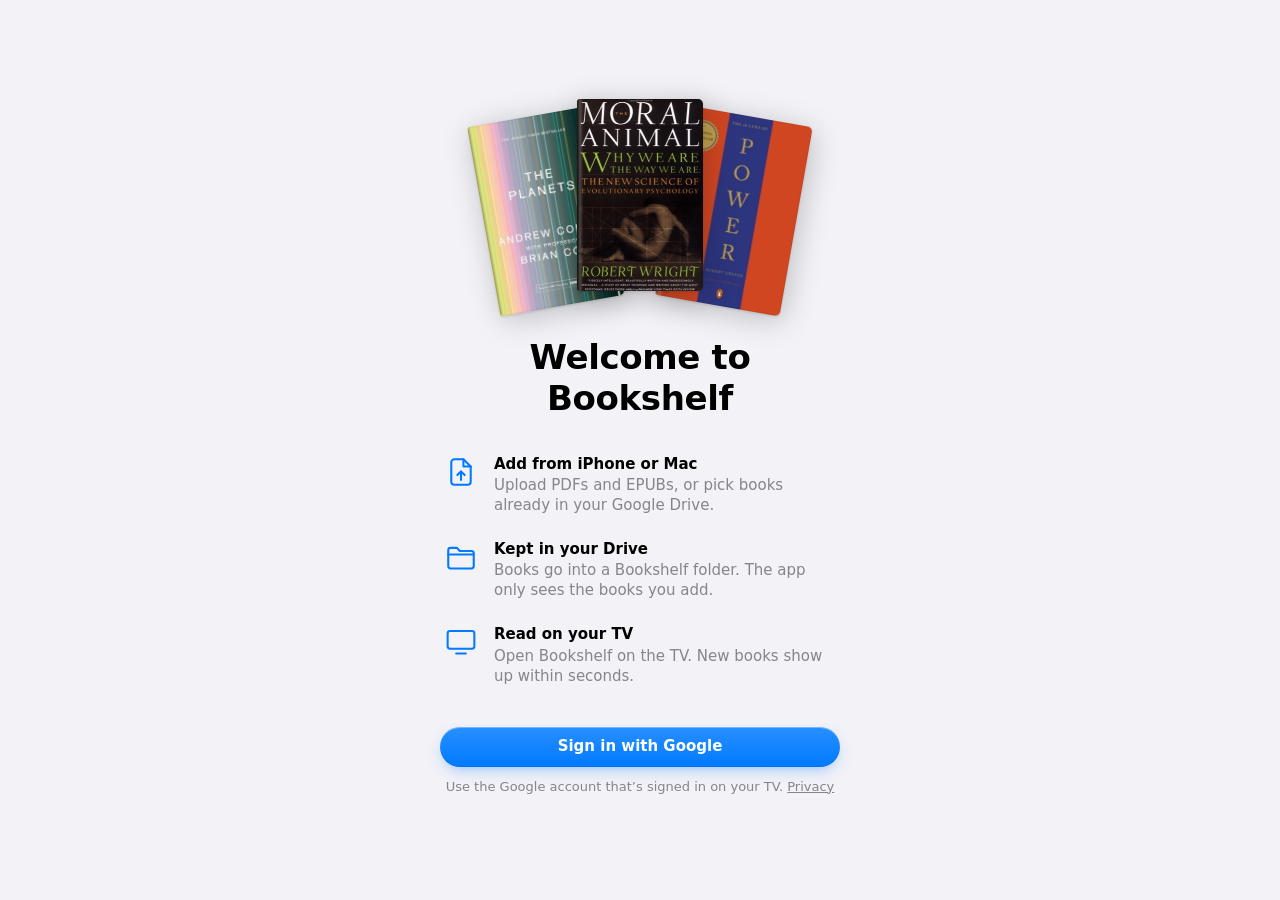
==== commit 86101ce1: "Update upload page" ====
--- a/drive/index.html
+++ b/drive/index.html
@@ -10,12 +10,12 @@
     <title>Bookshelf</title>
     <link rel="icon" href="icon.png">
     <link rel="apple-touch-icon" href="icon.png">
-    <link rel="stylesheet" href="drive.css?v=71f3fc0">
-    <script src="config.js?v=71f3fc0"></script>
-    <script src="../tv/vendor/fflate.js?v=71f3fc0"></script>
-    <script src="../tv/js/drive-api.js?v=71f3fc0"></script>
-    <script src="../tv/js/bookmeta.js?v=71f3fc0"></script>
-    <script src="app.js?v=71f3fc0" defer></script>
+    <link rel="stylesheet" href="drive.css?v=a9f7268">
+    <script src="config.js?v=a9f7268"></script>
+    <script src="../tv/vendor/fflate.js?v=a9f7268"></script>
+    <script src="../tv/js/drive-api.js?v=a9f7268"></script>
+    <script src="../tv/js/bookmeta.js?v=a9f7268"></script>
+    <script src="app.js?v=a9f7268" defer></script>
 </head>
 <body>
     <div id="navbar" class="navbar" aria-hidden="true"><span>Bookshelf</span></div>
@@ -47,7 +47,7 @@
                 </li>
             </ul>
             <button id="signIn" class="prominent" type="button">Sign in with Google</button>
-            <p class="fine">Use the Google account that’s signed in on your TV.</p>
+            <p class="fine">Use the Google account that’s signed in on your TV. <a href="privacy.html">Privacy</a></p>
             <p id="setup" class="alert" role="alert" hidden></p>
         </section>
 
@@ -82,7 +82,7 @@
                 <ul id="books" class="books"></ul>
             </section>
 
-            <footer>Uploaded books go into the <b>Bookshelf</b> folder of your Google Drive. Removing one moves it to the Drive trash. A book you picked from elsewhere in Drive just leaves Bookshelf.<span class="mac-only"> You can also drag books onto this page.</span></footer>
+            <footer>Uploaded books go into the <b>Bookshelf</b> folder of your Google Drive. Removing one moves it to the Drive trash. A book you picked from elsewhere in Drive just leaves Bookshelf.<span class="mac-only"> You can also drag books onto this page.</span> <a href="privacy.html">Privacy</a></footer>
         </section>
     </main>
 
--- a/drive/drive.css
+++ b/drive/drive.css
@@ -284,6 +284,21 @@
 footer { max-width: 520px; margin: 56px auto 0; padding: 0 12px; color: var(--label-2); font-size: 12px; line-height: 1.45; text-align: center; }
 footer b { color: var(--label); font-weight: 600; }
 
+footer a, .fine a { color: inherit; }
+
+/* ---- Privacy page ---------------------------------------------------------------- */
+
+.doc { max-width: 680px; line-height: 1.47; }
+.doc a { color: var(--blue); text-decoration: none; }
+.doc a:hover { text-decoration: underline; }
+.doc h1 { margin-top: 12px; }
+.doc h2 { margin: 32px 0 8px; font-size: 20px; }
+.doc p, .doc li { color: var(--label); }
+.doc .lede { color: var(--label-2); font-size: 19px; }
+.doc ul { padding-left: 20px; }
+.doc li + li { margin-top: 8px; }
+.doc .fine { margin-top: 40px; text-align: left; }
+
 /* ---- Drag and drop -------------------------------------------------------------- */
 
 .dropzone {
